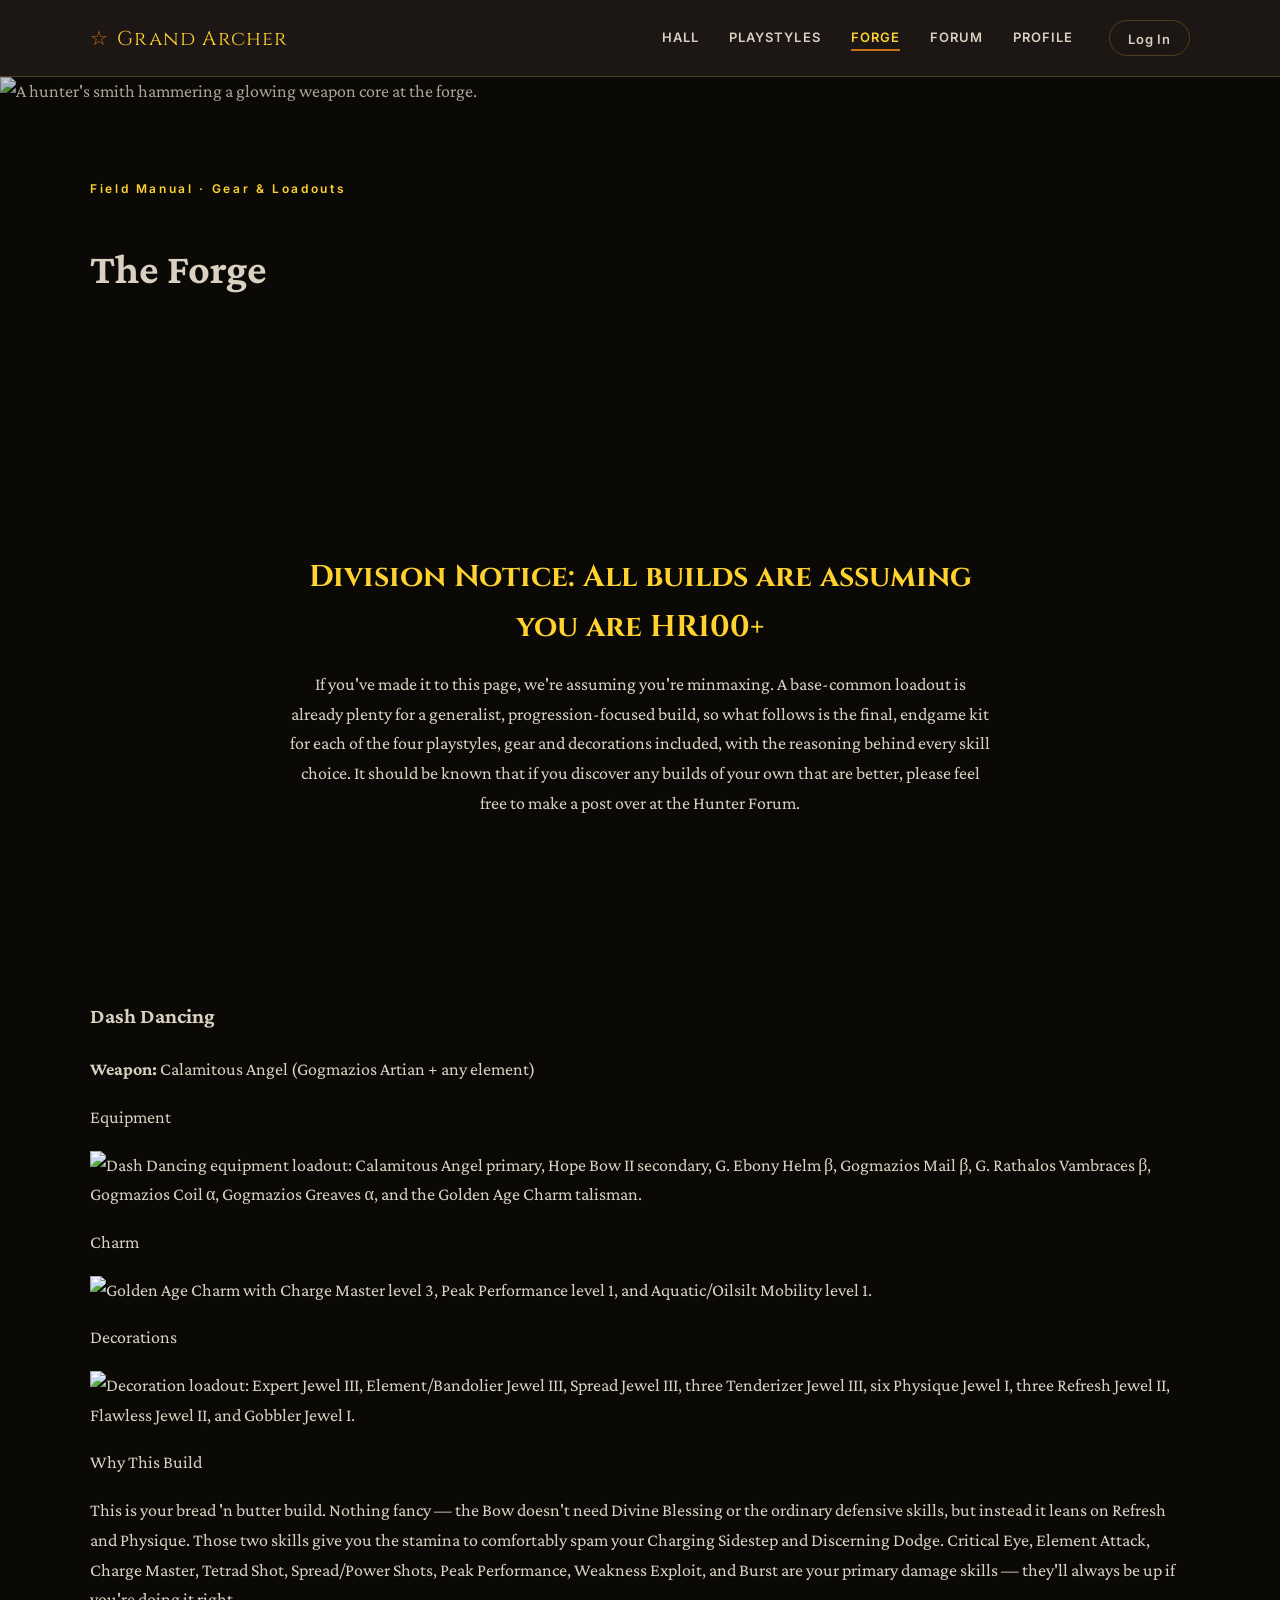
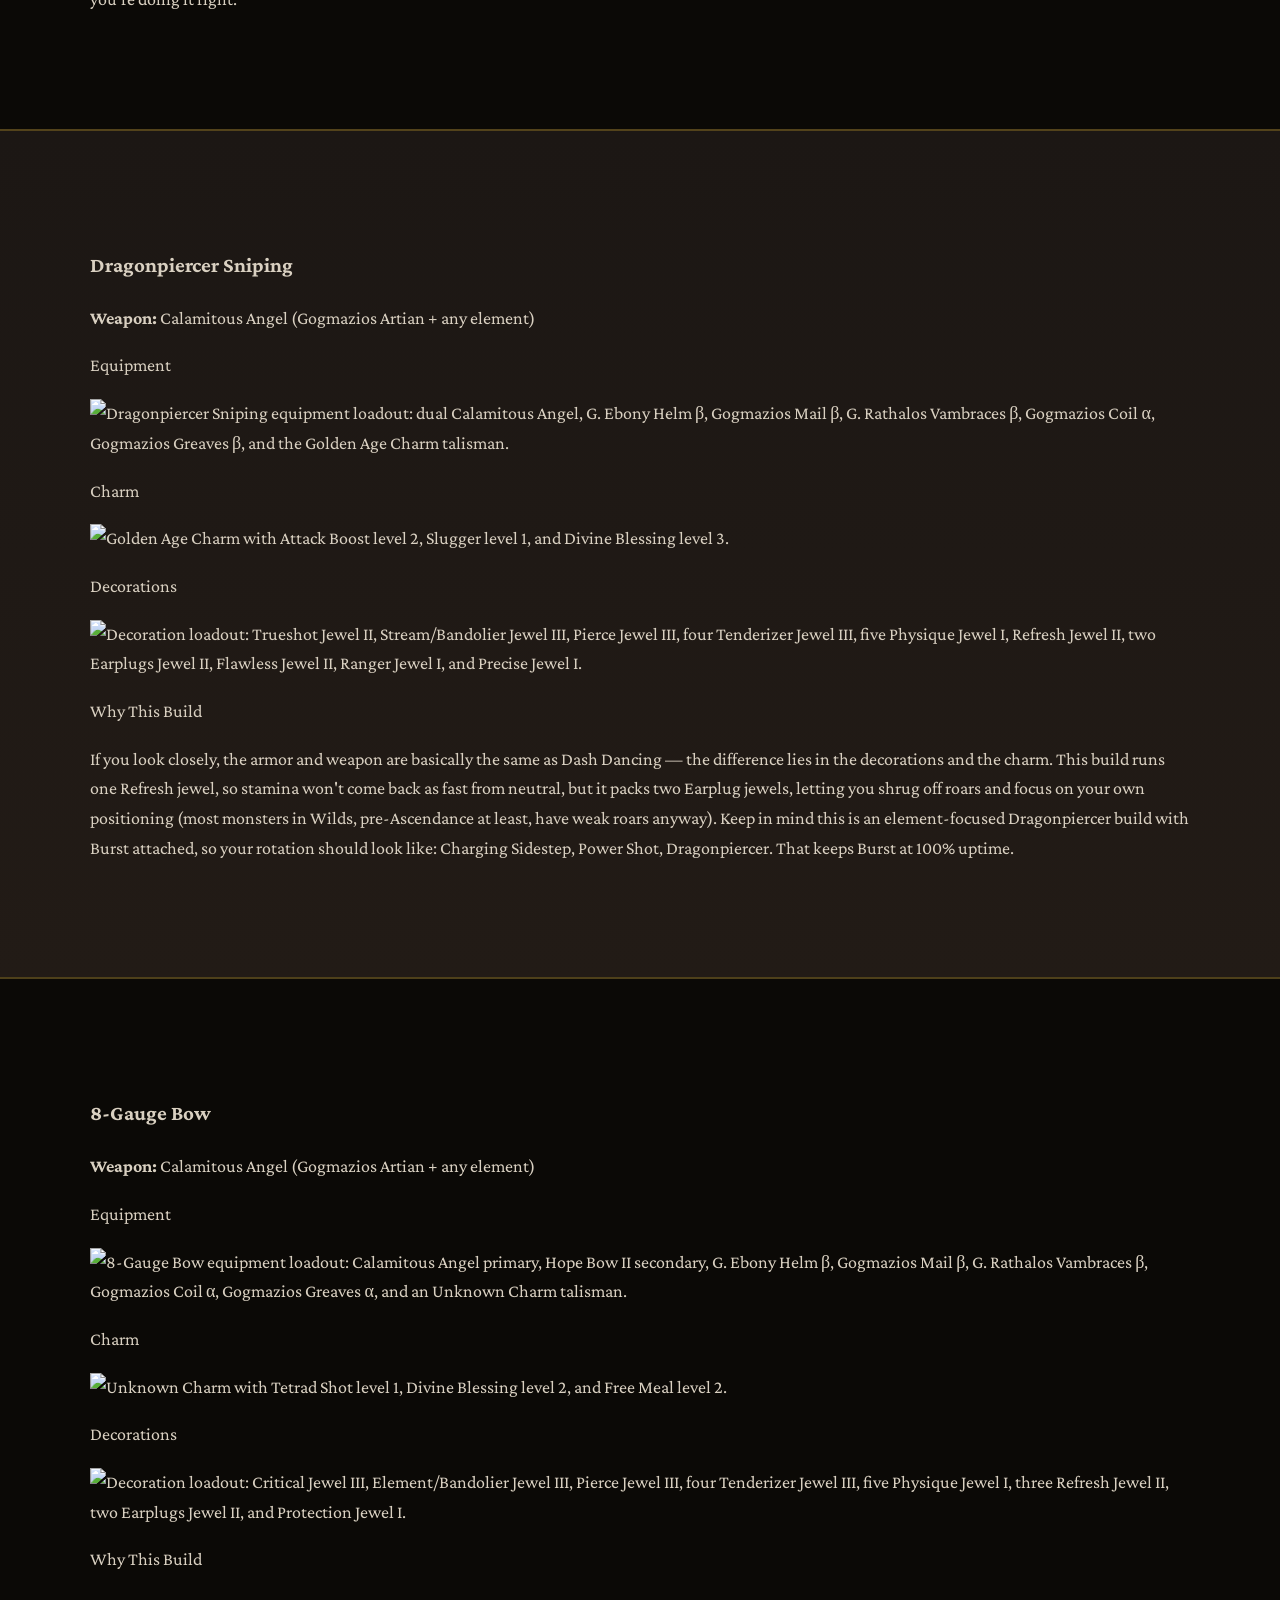
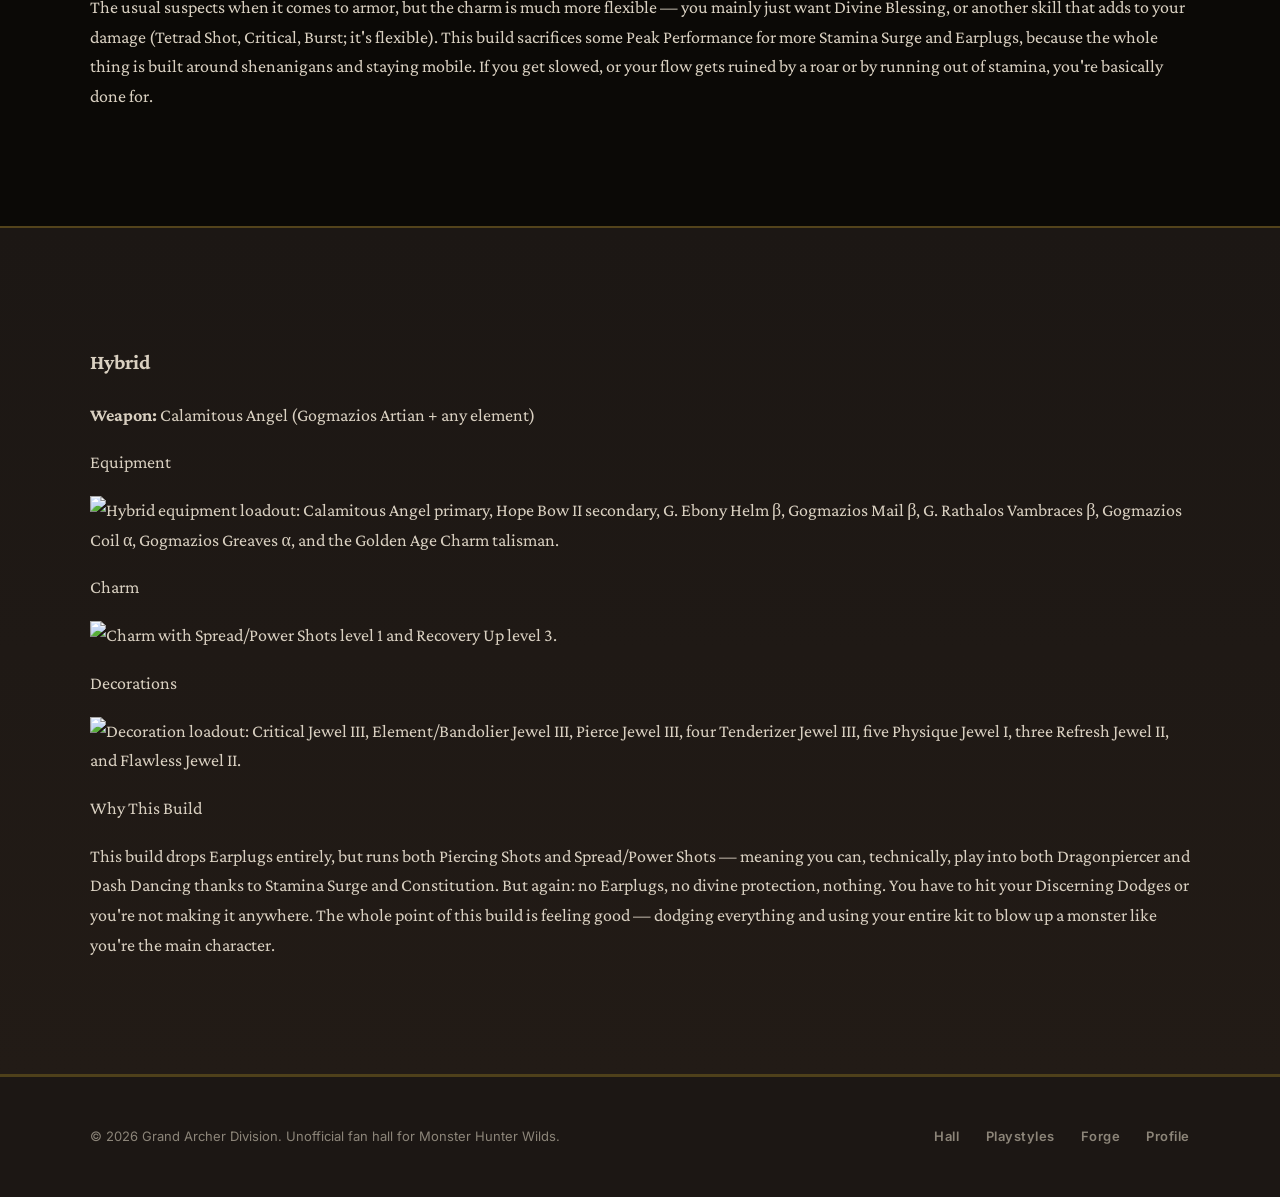
==== GrandArcher-Forge.html @ 9761510a "Update and rename GrandArcher-Build Guides.html to GrandArcher-Forge.html Built the page. There are " ====
<!DOCTYPE html>
<html lang="en">
<head>
<meta charset="UTF-8">
<title>The Forge — Grand ☆ Archer Division</title>
<meta name="description" content="Endgame, min-maxed Bow loadouts for Dash Dancing, Dragonpiercer Sniping, 8-Gauge Bow, and Hybrid — gear, charm, decorations, and the reasoning behind each build.">
<link rel="icon" type="image/svg+xml" href="imgs/favicon.svg">

<link rel="preconnect" href="https://fonts.googleapis.com">
<link rel="preconnect" href="https://fonts.gstatic.com" crossorigin>
<link href="https://fonts.googleapis.com/css2?family=Cinzel:wght@500;600&family=Crimson+Pro:ital,wght@0,400;0,500;1,400&family=Inter:wght@400;600;700&display=swap" rel="stylesheet">

<link rel="stylesheet" href="css/style.css">
</head>
<body>

<header class="site-header">
  <div class="wrap">
    <a href="GrandArcher-Index.html" class="wordmark"><span class="mark">☆</span> Grand Archer</a>
    <nav class="main-nav" aria-label="Primary">
      <ul>
        <li><a href="GrandArcher-Index.html">Hall</a></li>
        <li><a href="GrandArcher-Playstyles.html">Playstyles</a></li>
        <li><a href="GrandArcher-Forge.html" class="active">Forge</a></li>
        <li><a href="#">Forum</a></li>
        <li><a href="#">Profile</a></li>
      </ul>
      <a href="#" class="nav-login">Log In</a>
    </nav>
  </div>
</header>

<main>

  <!-- Sub-page hero -->
  <section class="page-hero" aria-label="The Forge">
    <div class="hero-media">
      <img src="imgs/forgeHero.jpeg" alt="A hunter's smith hammering a glowing weapon core at the forge.">
    </div>
    <div class="hero-content">
      <div class="wrap">
        <p class="hero-eyebrow">Field Manual &middot; Gear &amp; Loadouts</p>
        <h1>The Forge</h1>
      </div>
    </div>
  </section>

  <!-- Intro -->
  <section class="page-intro">
    <div class="wrap">
      <h2>Division Notice: All builds are assuming you are HR100+</h2>
      <p>If you've made it to this page, we're assuming you're minmaxing. A base-common loadout is already plenty for a generalist, progression-focused build, so what follows is the final, endgame kit for each of the four playstyles, gear and decorations included, with the reasoning behind every skill choice. It should be known that if you discover any builds of your own that are better, please feel free to make a post over at the Hunter Forum.</p>
    </div>
  </section>

  <!-- Build 01 — Dash Dancing -->
  <section class="build-block">
    <div class="wrap">
      <div class="build-header">
        <h3>Dash Dancing</h3>
      </div>
      <p class="build-weapon"><strong>Weapon:</strong> Calamitous Angel (Gogmazios Artian + any element)</p>

      <div class="build-gallery">
        <div class="build-card">
          <p class="build-card-label">Equipment</p>
          <img src="imgs/builds/Dash Dancing/Dashdancing equipment.png" alt="Dash Dancing equipment loadout: Calamitous Angel primary, Hope Bow II secondary, G. Ebony Helm β, Gogmazios Mail β, G. Rathalos Vambraces β, Gogmazios Coil α, Gogmazios Greaves α, and the Golden Age Charm talisman.">
        </div>
        <div class="build-card">
          <p class="build-card-label">Charm</p>
          <img src="imgs/builds/Dash Dancing/Dashdancing Charm.png" alt="Golden Age Charm with Charge Master level 3, Peak Performance level 1, and Aquatic/Oilsilt Mobility level 1.">
        </div>
        <div class="build-card">
          <p class="build-card-label">Decorations</p>
          <img src="imgs/builds/Dash Dancing/Dashdancing decorations.png" alt="Decoration loadout: Expert Jewel III, Element/Bandolier Jewel III, Spread Jewel III, three Tenderizer Jewel III, six Physique Jewel I, three Refresh Jewel II, Flawless Jewel II, and Gobbler Jewel I.">
        </div>
      </div>

      <div class="build-desc">
        <p class="desc-label">Why This Build</p>
        <p>This is your bread 'n butter build. Nothing fancy — the Bow doesn't need Divine Blessing or the ordinary defensive skills, but instead it leans on Refresh and Physique. Those two skills give you the stamina to comfortably spam your Charging Sidestep and Discerning Dodge. Critical Eye, Element Attack, Charge Master, Tetrad Shot, Spread/Power Shots, Peak Performance, Weakness Exploit, and Burst are your primary damage skills — they'll always be up if you're doing it right.</p>
      </div>
    </div>
  </section>

  <!-- Build 02 — Dragonpiercer Sniping -->
  <section class="build-block section-charcoal">
    <div class="wrap">
      <div class="build-header">
        <h3>Dragonpiercer Sniping</h3>
      </div>
      <p class="build-weapon"><strong>Weapon:</strong> Calamitous Angel (Gogmazios Artian + any element)</p>

      <div class="build-gallery">
        <div class="build-card">
          <p class="build-card-label">Equipment</p>
          <img src="imgs/builds/Dragonpiercer/Dragonpiercer equipment.png" alt="Dragonpiercer Sniping equipment loadout: dual Calamitous Angel, G. Ebony Helm β, Gogmazios Mail β, G. Rathalos Vambraces β, Gogmazios Coil α, Gogmazios Greaves β, and the Golden Age Charm talisman.">
        </div>
        <div class="build-card">
          <p class="build-card-label">Charm</p>
          <img src="imgs/builds/Dragonpiercer/Dragonpiercer Charm.png" alt="Golden Age Charm with Attack Boost level 2, Slugger level 1, and Divine Blessing level 3.">
        </div>
        <div class="build-card">
          <p class="build-card-label">Decorations</p>
          <img src="imgs/builds/Dragonpiercer/Dragonpiercer decorations.png" alt="Decoration loadout: Trueshot Jewel II, Stream/Bandolier Jewel III, Pierce Jewel III, four Tenderizer Jewel III, five Physique Jewel I, Refresh Jewel II, two Earplugs Jewel II, Flawless Jewel II, Ranger Jewel I, and Precise Jewel I.">
        </div>
      </div>

      <div class="build-desc">
        <p class="desc-label">Why This Build</p>
        <p>If you look closely, the armor and weapon are basically the same as Dash Dancing — the difference lies in the decorations and the charm. This build runs one Refresh jewel, so stamina won't come back as fast from neutral, but it packs two Earplug jewels, letting you shrug off roars and focus on your own positioning (most monsters in Wilds, pre-Ascendance at least, have weak roars anyway). Keep in mind this is an element-focused Dragonpiercer build with Burst attached, so your rotation should look like: Charging Sidestep, Power Shot, Dragonpiercer. That keeps Burst at 100% uptime.</p>
      </div>
    </div>
  </section>

  <!-- Build 03 — 8-Gauge Bow -->
  <section class="build-block">
    <div class="wrap">
      <div class="build-header">
        <h3>8-Gauge Bow</h3>
      </div>
      <p class="build-weapon"><strong>Weapon:</strong> Calamitous Angel (Gogmazios Artian + any element)</p>

      <div class="build-gallery">
        <div class="build-card">
          <p class="build-card-label">Equipment</p>
          <img src="imgs/builds/8gauge/8gauge equipment.png" alt="8-Gauge Bow equipment loadout: Calamitous Angel primary, Hope Bow II secondary, G. Ebony Helm β, Gogmazios Mail β, G. Rathalos Vambraces β, Gogmazios Coil α, Gogmazios Greaves α, and an Unknown Charm talisman.">
        </div>
        <div class="build-card">
          <p class="build-card-label">Charm</p>
          <img src="imgs/builds/8gauge/8gauge charm.png" alt="Unknown Charm with Tetrad Shot level 1, Divine Blessing level 2, and Free Meal level 2.">
        </div>
        <div class="build-card">
          <p class="build-card-label">Decorations</p>
          <img src="imgs/builds/8gauge/8gauge decorations.png" alt="Decoration loadout: Critical Jewel III, Element/Bandolier Jewel III, Pierce Jewel III, four Tenderizer Jewel III, five Physique Jewel I, three Refresh Jewel II, two Earplugs Jewel II, and Protection Jewel I.">
        </div>
      </div>

      <div class="build-desc">
        <p class="desc-label">Why This Build</p>
        <p>The usual suspects when it comes to armor, but the charm is much more flexible — you mainly just want Divine Blessing, or another skill that adds to your damage (Tetrad Shot, Critical, Burst; it's flexible). This build sacrifices some Peak Performance for more Stamina Surge and Earplugs, because the whole thing is built around shenanigans and staying mobile. If you get slowed, or your flow gets ruined by a roar or by running out of stamina, you're basically done for.</p>
      </div>
    </div>
  </section>

  <!-- Build 04 — Hybrid -->
  <section class="build-block section-charcoal">
    <div class="wrap">
      <div class="build-header">
        <h3>Hybrid</h3>
      </div>
      <p class="build-weapon"><strong>Weapon:</strong> Calamitous Angel (Gogmazios Artian + any element)</p>

      <div class="build-gallery">
        <div class="build-card">
          <p class="build-card-label">Equipment</p>
          <img src="imgs/builds/Hybrid/Hybrid equipment.png" alt="Hybrid equipment loadout: Calamitous Angel primary, Hope Bow II secondary, G. Ebony Helm β, Gogmazios Mail β, G. Rathalos Vambraces β, Gogmazios Coil α, Gogmazios Greaves α, and the Golden Age Charm talisman.">
        </div>
        <div class="build-card">
          <p class="build-card-label">Charm</p>
          <img src="imgs/builds/Hybrid/Hybrid charm.png" alt="Charm with Spread/Power Shots level 1 and Recovery Up level 3.">
        </div>
        <div class="build-card">
          <p class="build-card-label">Decorations</p>
          <img src="imgs/builds/Hybrid/Hybrid decorations.png" alt="Decoration loadout: Critical Jewel III, Element/Bandolier Jewel III, Pierce Jewel III, four Tenderizer Jewel III, five Physique Jewel I, three Refresh Jewel II, and Flawless Jewel II.">
        </div>
      </div>

      <div class="build-desc">
        <p class="desc-label">Why This Build</p>
        <p>This build drops Earplugs entirely, but runs both Piercing Shots and Spread/Power Shots — meaning you can, technically, play into both Dragonpiercer and Dash Dancing thanks to Stamina Surge and Constitution. But again: no Earplugs, no divine protection, nothing. You have to hit your Discerning Dodges or you're not making it anywhere. The whole point of this build is feeling good — dodging everything and using your entire kit to blow up a monster like you're the main character.</p>
      </div>
    </div>
  </section>

</main>

<footer class="site-footer">
  <div class="wrap">
    <p>&copy; 2026 Grand Archer Division. Unofficial fan hall for Monster Hunter Wilds.</p>
    <ul class="footer-links">
      <li><a href="GrandArcher-Index.html">Hall</a></li>
      <li><a href="GrandArcher-Playstyles.html">Playstyles</a></li>
      <li><a href="GrandArcher-Forge.html">Forge</a></li>
      <li><a href="#">Profile</a></li>
    </ul>
  </div>
</footer>

</body>
</html>
---- css/style.css ----
/* ===================================================================
   Grand Archer Division — style.css
   Landing page, desktop viewport only.
   Palette + type per project style guide (Cinzel / Inter / Crimson Pro).
=================================================================== */

:root {
  --void: #0B0906;
  --charcoal: #1C1714;
  --charcoal-soft: #221B16;
  --ember: #A85C12;
  --ember-bright: #C96F16;
  --gold: #FFD230;
  --parchment: #D9D0C1;
  --muted: #8C8579;
  --hairline: rgba(255, 210, 48, 0.22);

  --font-display: "Cinzel", serif;
  --font-ui: "Inter", sans-serif;
  --font-body: "Crimson Pro", serif;

  --page-max: 1180px;
}

* { box-sizing: border-box; }

html { scroll-behavior: smooth; }

body {
  margin: 0;
  background: var(--void);
  color: var(--parchment);
  font-family: var(--font-body);
  font-size: 18px;
  line-height: 1.65;
  min-width: 1180px; /* desktop only build, cba to make the other viewports rn*/
}

img { max-width: 100%; display: block; }

a {
  color: var(--gold);
  text-decoration: none;
}

.wrap {
  max-width: var(--page-max);
  margin: 0 auto;
  padding: 0 40px;
}

/* Keyboard focus visibility, kept consistent across interactive elements */
a:focus-visible,
button:focus-visible,
input:focus-visible {
  outline: 2px solid var(--gold);
  outline-offset: 3px;
}

/* ---------------------------------------------------------------
   Header / persistent navigation
   Uses the same charcoal as the footer per reviewer feedback,
   instead of a header/footer color mismatch. Oopsie madilim kasi
--------------------------------------------------------------- */
.site-header {
  position: sticky;
  top: 0;
  z-index: 50;
  background: var(--charcoal);
  border-bottom: 1px solid var(--hairline);
}

.site-header .wrap {
  height: 76px;
  display: flex;
  align-items: center;
  justify-content: space-between;
}

.wordmark {
  font-family: var(--font-display);
  font-size: 20px;
  letter-spacing: 0.06em;
  color: var(--gold);
  display: flex;
  align-items: center;
  gap: 8px;
}

.wordmark .mark { color: var(--ember-bright); }

.main-nav {
  display: flex;
  align-items: center;
  gap: 36px;
}

.main-nav ul {
  list-style: none;
  display: flex;
  gap: 30px;
  margin: 0;
  padding: 0;
  font-family: var(--font-ui);
  font-size: 13px;
  font-weight: 600;
  letter-spacing: 0.08em;
  text-transform: uppercase;
}

.main-nav a {
  color: var(--parchment);
  position: relative;
  padding-bottom: 4px;
}

.main-nav a:hover { color: var(--gold); }

.main-nav a.active {
  color: var(--gold);
  border-bottom: 2px solid var(--ember-bright);
}

.nav-login {
  font-family: var(--font-ui);
  font-size: 13px;
  font-weight: 600;
  letter-spacing: 0.06em;
  color: var(--muted);
  border: 1px solid var(--hairline);
  padding: 8px 18px;
  border-radius: 999px;
}

.nav-login:hover {
  color: var(--gold);
  border-color: var(--gold);
}

/* ---------------------------------------------------------------
   Buttons
--------------------------------------------------------------- */
.btn {
  display: inline-block;
  font-family: var(--font-ui);
  font-size: 13px;
  font-weight: 700;
  letter-spacing: 0.08em;
  text-transform: uppercase;
  padding: 15px 32px;
  border-radius: 999px;
  border: 1px solid transparent;
  cursor: pointer;
  transition: transform 0.15s ease, background 0.15s ease, border-color 0.15s ease;
}

.btn-primary {
  background: var(--ember);
  color: var(--void);
  box-shadow: 0 0 0 rgba(201, 111, 22, 0);
}

.btn-primary:hover {
  background: var(--ember-bright);
  box-shadow: 0 6px 22px rgba(201, 111, 22, 0.35);
  transform: translateY(-1px);
}

.btn-outline {
  background: transparent;
  border-color: var(--parchment);
  color: var(--parchment);
}

.btn-outline:hover {
  border-color: var(--gold);
  color: var(--gold);
}

/* ---------------------------------------------------------------
   Hero
--------------------------------------------------------------- */
.hero {
  position: relative;
  height: 640px;
  display: flex;
  align-items: flex-end;
  overflow: hidden;
  background: var(--void);
}

.hero-media {
  position: absolute;
  inset: 0;
}

.hero-media img {
  width: 100%;
  height: 100%;
  object-fit: cover;
}

/* Gradient stuff */
.hero-media::after {
  content: "";
  position: absolute;
  inset: 0;
  background: linear-gradient(
    to bottom,
    rgba(11, 9, 6, 0.15) 0%,
    rgba(11, 9, 6, 0.55) 55%,
    var(--void) 100%
  );
}

.hero-content {
  position: relative;
  z-index: 2;
  padding-bottom: 64px;
  width: 100%;
}

.hero-eyebrow {
  font-family: var(--font-ui);
  font-size: 12px;
  font-weight: 600;
  letter-spacing: 0.22em;
  color: var(--gold);
  margin: 0 0 14px;
}

.hero h1 {
  font-family: var(--font-display);
  font-size: 52px;
  line-height: 1.15;
  color: #fff;
  margin: 0 0 18px;
  max-width: 14ch;
  text-shadow: 0 2px 18px rgba(0,0,0,0.5);
}

.hero h1 .accent { color: var(--gold); }

.hero p {
  font-family: var(--font-body);
  font-size: 19px;
  color: var(--parchment);
  max-width: 46ch;
  margin: 0 0 34px;
}

.hero-actions { display: flex; gap: 16px; }

/* ---------------------------------------------------------------
   Section rhythm
   Alternating charcoal / void backgrounds give each section its own
   depth instead of one flat black field, per reviewer feedback.
   Di daw kasi kita.
--------------------------------------------------------------- */
section { padding: 96px 0; }

.section-charcoal {
  background: linear-gradient(180deg, var(--charcoal) 0%, var(--charcoal-soft) 100%);
  border-top: 2px solid var(--hairline);
  border-bottom: 2px solid var(--hairline);
}

.section-tag {
  font-family: var(--font-ui);
  font-size: 12px;
  font-weight: 600;
  letter-spacing: 0.14em;
  color: var(--ember-bright);
  margin: 0 0 10px;
}

/* ---------------------------------------------------------------
   Recruitment / about section
--------------------------------------------------------------- */
.about-grid {
  display: grid;
  grid-template-columns: 1.5fr 1fr;
  gap: 64px;
  align-items: start;
}

.about-grid h2 {
  font-family: var(--font-display);
  font-size: 34px;
  color: var(--gold);
  margin: 0 0 6px;
}

.about-grid .subtitle {
  font-family: var(--font-ui);
  font-size: 13px;
  letter-spacing: 0.08em;
  text-transform: uppercase;
  color: var(--muted);
  margin: 0 0 28px;
}

.about-grid p {
  margin: 0 0 22px;
  color: var(--parchment);
  font-size: 18px;
}

.about-grid p:last-child { margin-bottom: 0; }

.notice-card {
  background: rgba(11, 9, 6, 0.55);
  border: 1px solid var(--hairline);
  border-left: 4px solid var(--ember-bright);
  border-radius: 6px;
  padding: 28px 30px;
}

.notice-card .notice-label {
  font-family: var(--font-ui);
  font-size: 11px;
  font-weight: 700;
  letter-spacing: 0.16em;
  color: var(--ember-bright);
  margin: 0 0 14px;
}

.notice-card blockquote {
  font-family: var(--font-body);
  font-style: italic;
  font-size: 19px;
  color: var(--gold);
  margin: 0;
  line-height: 1.6;
}

/* ---------------------------------------------------------------
   Trailer section
--------------------------------------------------------------- */
.trailer {
  text-align: center;
}

.trailer h2 {
  font-family: var(--font-display);
  font-size: 30px;
  color: var(--gold);
  margin: 0 0 12px;
}

.trailer > .wrap > p {
  max-width: 56ch;
  margin: 0 auto 44px;
  color: var(--muted);
  font-size: 17px;
}

.trailer-frame {
  position: relative;
  max-width: 820px;
  margin: 0 auto;
  aspect-ratio: 16 / 9;
  border-radius: 10px;
  overflow: hidden;
  border: 1px solid var(--hairline);
  box-shadow: 0 24px 60px rgba(0, 0, 0, 0.45);
  background: var(--void);
}

.trailer-frame__iframe {
  position: absolute;
  inset: 0;
  width: 100%;
  height: 100%;
  border: 0;
}

.trailer-caption {
  margin-top: 18px;
  font-family: var(--font-ui);
  font-size: 13px;
  color: var(--muted);
}

/* ---------------------------------------------------------------
   Newsletter / "Stay in the Know"
--------------------------------------------------------------- */
.newsletter { text-align: center; }

.newsletter h2 {
  font-family: var(--font-display);
  font-size: 28px;
  color: var(--gold);
  margin: 0 0 14px;
}

.newsletter p {
  max-width: 52ch;
  margin: 0 auto 34px;
  color: var(--parchment);
}

.newsletter-form {
  display: flex;
  justify-content: center;
  gap: 12px;
  max-width: 460px;
  margin: 0 auto;
}

.newsletter-form label {
  position: absolute;
  width: 1px;
  height: 1px;
  overflow: hidden;
  clip: rect(0 0 0 0);
}

.newsletter-form input[type="email"] {
  flex: 1;
  background: var(--void);
  border: 1px solid var(--hairline);
  border-radius: 999px;
  padding: 14px 20px;
  color: var(--parchment);
  font-family: var(--font-ui);
  font-size: 14px;
}

.newsletter-form input[type="email"]::placeholder { color: var(--muted); }

.newsletter-form .btn { border: none; }

/* ---------------------------------------------------------------
   Sub-page hero
--------------------------------------------------------------- */
.page-hero {
  position: relative;
  height: 380px;
  display: flex;
  align-items: flex-end;
  overflow: hidden;
  background: var(--void);
}

.page-hero .hero-media { position: absolute; inset: 0; }
.page-hero .hero-media img { width: 100%; height: 100%; object-fit: cover; }

.page-hero .hero-media::after {
  content: "";
  position: absolute;
  inset: 0;
  background: linear-gradient(
    to bottom,
    rgba(11, 9, 6, 0.2) 0%,
    rgba(11, 9, 6, 0.6) 60%,
    var(--void) 100%
  );
}

.page-hero .hero-content { position: relative; z-index: 2; padding-bottom: 48px; width: 100%; }
.page-hero h1 { font-size: 42px; max-width: none; margin-bottom: 10px; }
.page-hero p { margin-bottom: 0; }

/* ---------------------------------------------------------------
   Page intro
--------------------------------------------------------------- */
.page-intro { padding-bottom: 64px; }
.page-intro .wrap { max-width: 780px; text-align: center; }
.page-intro h2 {
  font-family: var(--font-display);
  font-size: 30px;
  color: var(--gold);
  margin: 0 0 18px;
}
.page-intro p { color: var(--parchment); font-size: 18px; margin: 0; }

/* ---------------------------------------------------------------
   Playstyle entries
--------------------------------------------------------------- */
.playstyle {
  padding: 72px 0;
  border-top: 1px solid var(--hairline);
}

.playstyle .wrap {
  display: grid;
  grid-template-columns: 1fr;
  gap: 28px;
}

.playstyle.has-image .wrap {
  grid-template-columns: 1fr 0.9fr;
  gap: 56px;
  align-items: center;
}

.playstyle.has-image.img-left .wrap {
  grid-template-columns: 0.9fr 1fr;
}

.playstyle-figure img {
  border-radius: 8px;
  border: 1px solid var(--hairline);
  box-shadow: 0 20px 46px rgba(0, 0, 0, 0.4);
}

.playstyle-number {
  font-family: var(--font-ui);
  font-size: 12px;
  font-weight: 600;
  letter-spacing: 0.18em;
  color: var(--ember-bright);
  margin: 0 0 10px;
}

.playstyle-heading {
  display: flex;
  align-items: baseline;
  gap: 18px;
  flex-wrap: wrap;
  margin-bottom: 16px;
}

.playstyle h3 {
  font-family: var(--font-display);
  font-size: 28px;
  color: var(--gold);
  margin: 0;
}

.stars {
  font-size: 15px;
  letter-spacing: 2px;
  color: var(--muted);
}

.stars .filled { color: var(--gold); }

.playstyle-meta {
  display: flex;
  gap: 26px;
  font-family: var(--font-ui);
  font-size: 12px;
  letter-spacing: 0.06em;
  text-transform: uppercase;
  color: var(--muted);
  margin: 0 0 18px;
}

.playstyle-meta strong {
  color: var(--parchment);
  font-weight: 600;
}

.playstyle p.desc {
  font-size: 18px;
  color: var(--parchment);
  margin: 0 0 22px;
  max-width: 62ch;
}

.tag-row { display: flex; gap: 10px; flex-wrap: wrap; }

.tag {
  font-family: var(--font-ui);
  font-size: 11px;
  font-weight: 600;
  letter-spacing: 0.06em;
  text-transform: uppercase;
  color: var(--parchment);
  border: 1px solid var(--hairline);
  border-radius: 999px;
  padding: 6px 14px;
}

/* ---------------------------------------------------------------
   Comparison table
--------------------------------------------------------------- */
.comparison { text-align: center; }

.comparison h2 {
  font-family: var(--font-display);
  font-size: 28px;
  color: var(--gold);
  margin: 0 0 40px;
}

.comparison table {
  width: 100%;
  border-collapse: collapse;
  text-align: left;
  font-family: var(--font-ui);
}

.comparison caption { display: none; }

.comparison th,
.comparison td {
  padding: 18px 22px;
  border-bottom: 1px solid var(--hairline);
}

.comparison thead th {
  font-size: 11px;
  letter-spacing: 0.1em;
  text-transform: uppercase;
  color: var(--ember-bright);
  border-bottom: 2px solid var(--hairline);
}

.comparison tbody td {
  font-size: 16px;
  color: var(--parchment);
}

.comparison tbody td:first-child {
  font-family: var(--font-display);
  color: var(--gold);
  font-size: 17px;
}

.comparison tbody tr:last-child td { border-bottom: none; }
/* ---------------------------------------------------------------
   Footer
--------------------------------------------------------------- */
.site-footer {
  background: var(--charcoal);
  border-top: 1px solid var(--hairline);
  padding: 36px 0;
}

.site-footer .wrap {
  display: flex;
  align-items: center;
  justify-content: space-between;
  font-family: var(--font-ui);
  font-size: 13px;
  color: var(--muted);
}

.footer-links {
  display: flex;
  gap: 26px;
  list-style: none;
  margin: 0;
  padding: 0;
}

.footer-links a {
  color: var(--muted);
  font-weight: 600;
  letter-spacing: 0.04em;
}

.footer-links a:hover { color: var(--gold); }
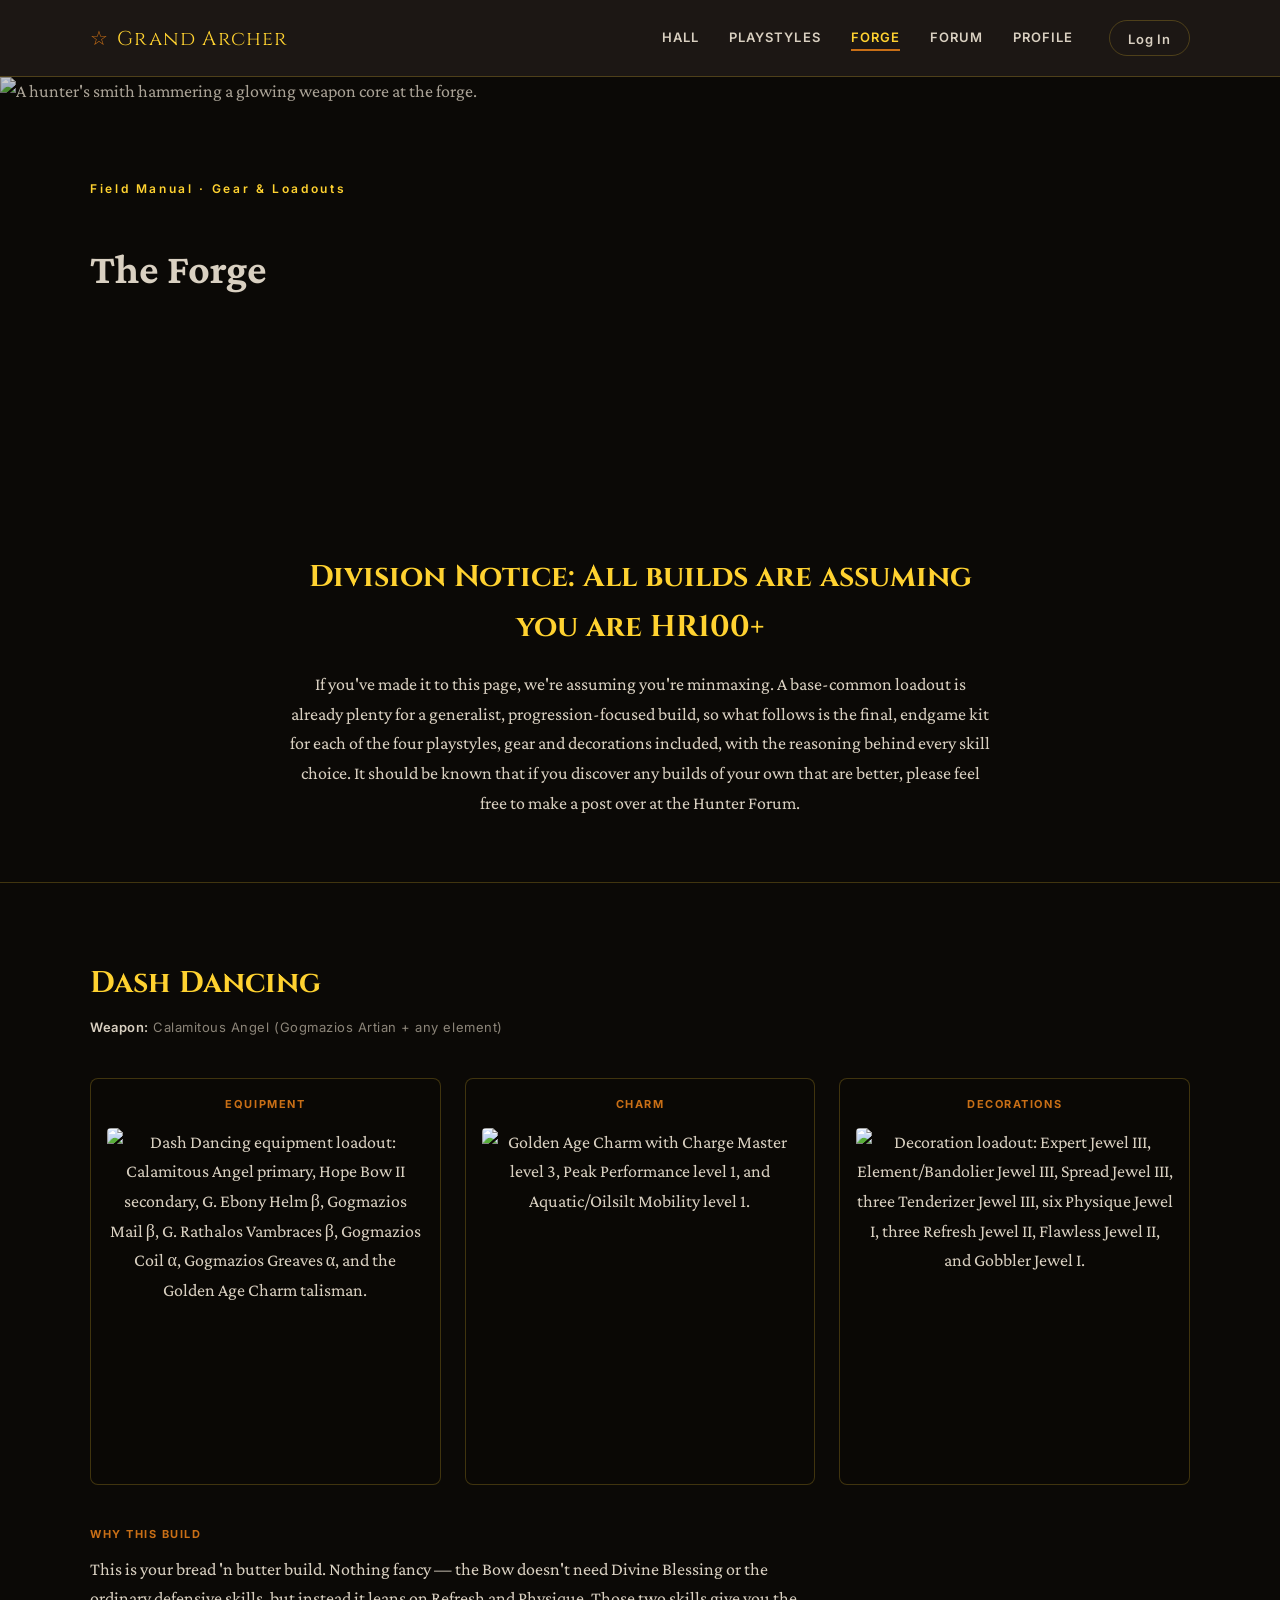
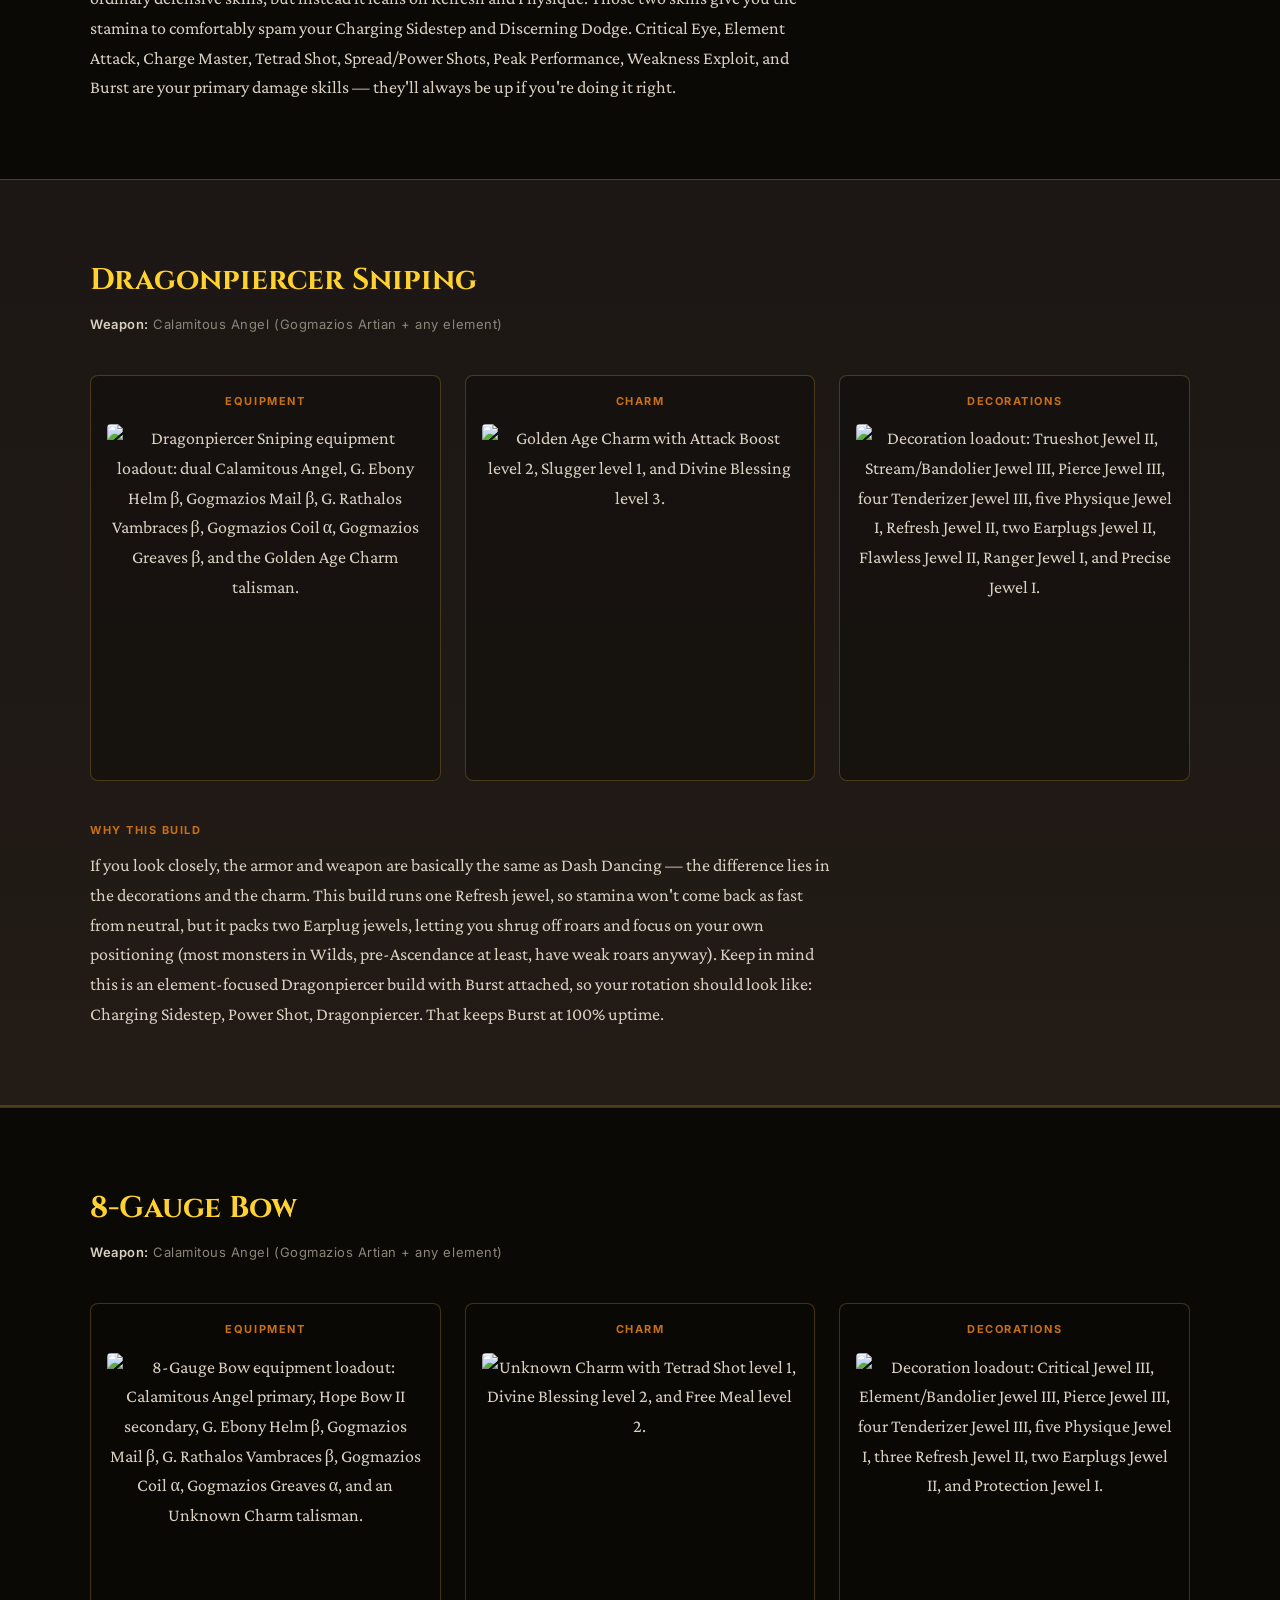
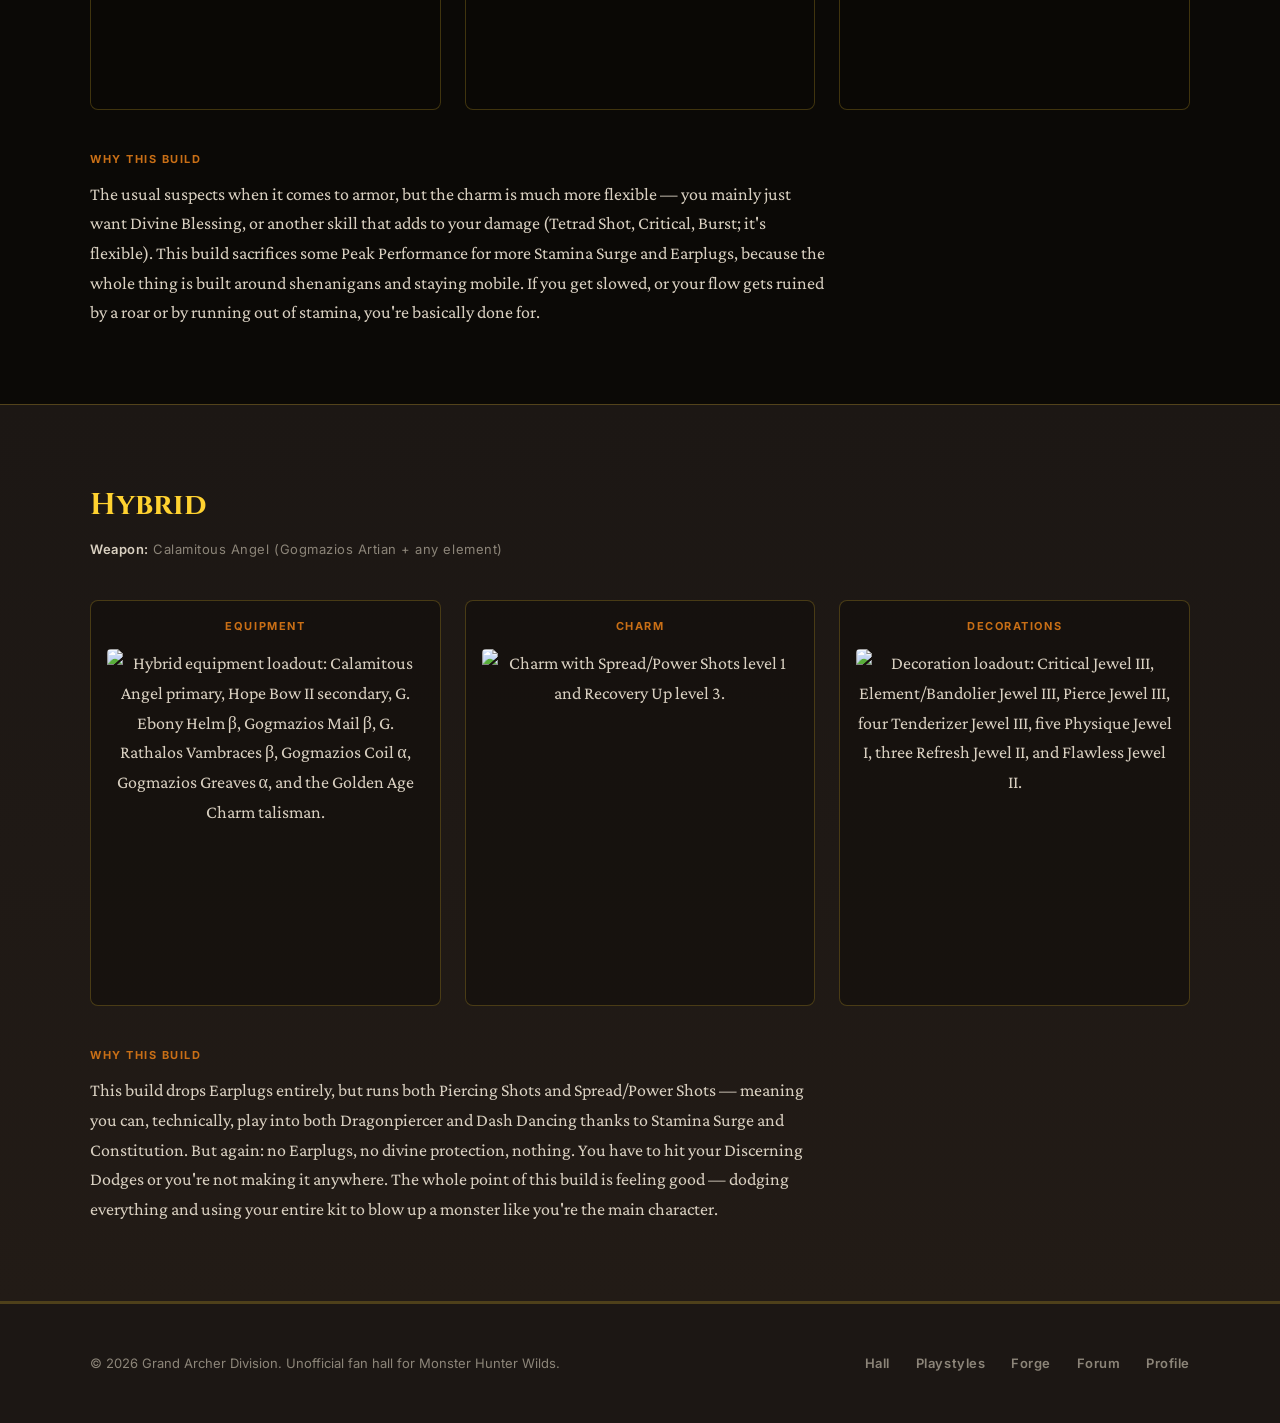
==== commit 0739aa4f: "Update GrandArcher-Forge.html Updated footer and nav" ====
--- a/GrandArcher-Forge.html
+++ b/GrandArcher-Forge.html
@@ -22,7 +22,7 @@
         <li><a href="GrandArcher-Index.html">Hall</a></li>
         <li><a href="GrandArcher-Playstyles.html">Playstyles</a></li>
         <li><a href="GrandArcher-Forge.html" class="active">Forge</a></li>
-        <li><a href="#">Forum</a></li>
+        <li><a href="GrandArcher-Forum.html">Forum</a></li>
         <li><a href="#">Profile</a></li>
       </ul>
       <a href="#" class="nav-login">Log In</a>
@@ -182,6 +182,7 @@
       <li><a href="GrandArcher-Index.html">Hall</a></li>
       <li><a href="GrandArcher-Playstyles.html">Playstyles</a></li>
       <li><a href="GrandArcher-Forge.html">Forge</a></li>
+      <li><a href="GrandArcher-Forum.html">Forum</a></li>
       <li><a href="#">Profile</a></li>
     </ul>
   </div>
--- a/css/style.css
+++ b/css/style.css
@@ -33,7 +33,7 @@
   font-family: var(--font-body);
   font-size: 18px;
   line-height: 1.65;
-  min-width: 1180px; /* desktop only build, cba to make the other viewports rn*/
+  min-width: 1180px; /* desktop only build */
 }
 
 img { max-width: 100%; display: block; }
@@ -60,7 +60,7 @@
 /* ---------------------------------------------------------------
    Header / persistent navigation
    Uses the same charcoal as the footer per reviewer feedback,
-   instead of a header/footer color mismatch. Oopsie madilim kasi
+   instead of a header/footer color mismatch.
 --------------------------------------------------------------- */
 .site-header {
   position: sticky;
@@ -200,7 +200,8 @@
   object-fit: cover;
 }
 
-/* Gradient stuff */
+/* Gradient runs flush from the image's own bottom edge into the page
+   background, so the fade never looks clipped or offset. */
 .hero-media::after {
   content: "";
   position: absolute;
@@ -255,7 +256,6 @@
    Section rhythm
    Alternating charcoal / void backgrounds give each section its own
    depth instead of one flat black field, per reviewer feedback.
-   Di daw kasi kita.
 --------------------------------------------------------------- */
 section { padding: 96px 0; }
 
@@ -432,7 +432,7 @@
 .newsletter-form .btn { border: none; }
 
 /* ---------------------------------------------------------------
-   Sub-page hero
+   Sub-page hero (shorter than the landing hero, no CTA row)
 --------------------------------------------------------------- */
 .page-hero {
   position: relative;
@@ -463,7 +463,7 @@
 .page-hero p { margin-bottom: 0; }
 
 /* ---------------------------------------------------------------
-   Page intro
+   Page intro (short lede under a sub-page hero)
 --------------------------------------------------------------- */
 .page-intro { padding-bottom: 64px; }
 .page-intro .wrap { max-width: 780px; text-align: center; }
@@ -574,6 +574,91 @@
   padding: 6px 14px;
 }
 
+/* ---------------------------------------------------------------
+   Forge / Builds page
+--------------------------------------------------------------- */
+.build-block {
+  padding: 76px 0;
+  border-top: 1px solid var(--hairline);
+}
+
+.build-header {
+  display: flex;
+  align-items: baseline;
+  gap: 20px;
+  flex-wrap: wrap;
+  margin-bottom: 8px;
+}
+
+.build-header h3 {
+  font-family: var(--font-display);
+  font-size: 30px;
+  color: var(--gold);
+  margin: 0;
+}
+
+.build-weapon {
+  font-family: var(--font-ui);
+  font-size: 13px;
+  letter-spacing: 0.04em;
+  color: var(--muted);
+  margin: 0 0 40px;
+}
+
+.build-weapon strong { color: var(--parchment); font-weight: 600; }
+
+.build-gallery {
+  display: grid;
+  grid-template-columns: repeat(3, 1fr);
+  gap: 24px;
+  margin-bottom: 40px;
+}
+
+.build-card {
+  background: rgba(11, 9, 6, 0.4);
+  border: 1px solid var(--hairline);
+  border-radius: 8px;
+  padding: 16px;
+  text-align: center;
+}
+
+.build-card .build-card-label {
+  font-family: var(--font-ui);
+  font-size: 11px;
+  font-weight: 700;
+  letter-spacing: 0.14em;
+  text-transform: uppercase;
+  color: var(--ember-bright);
+  margin: 0 0 14px;
+}
+
+.build-card img {
+  width: 100%;
+  height: 340px;
+  object-fit: contain;
+  border-radius: 4px;
+  margin: 0 auto;
+}
+
+.build-desc {
+  max-width: 74ch;
+}
+
+.build-desc .desc-label {
+  font-family: var(--font-ui);
+  font-size: 11px;
+  font-weight: 700;
+  letter-spacing: 0.14em;
+  text-transform: uppercase;
+  color: var(--ember-bright);
+  margin: 0 0 12px;
+}
+
+.build-desc p {
+  font-size: 18px;
+  color: var(--parchment);
+  margin: 0;
+}
 /* ---------------------------------------------------------------
    Comparison table
 --------------------------------------------------------------- */
@@ -623,6 +708,7 @@
 .comparison tbody tr:last-child td { border-bottom: none; }
 /* ---------------------------------------------------------------
    Footer
+   Matches the header's charcoal panel per reviewer feedback.
 --------------------------------------------------------------- */
 .site-footer {
   background: var(--charcoal);
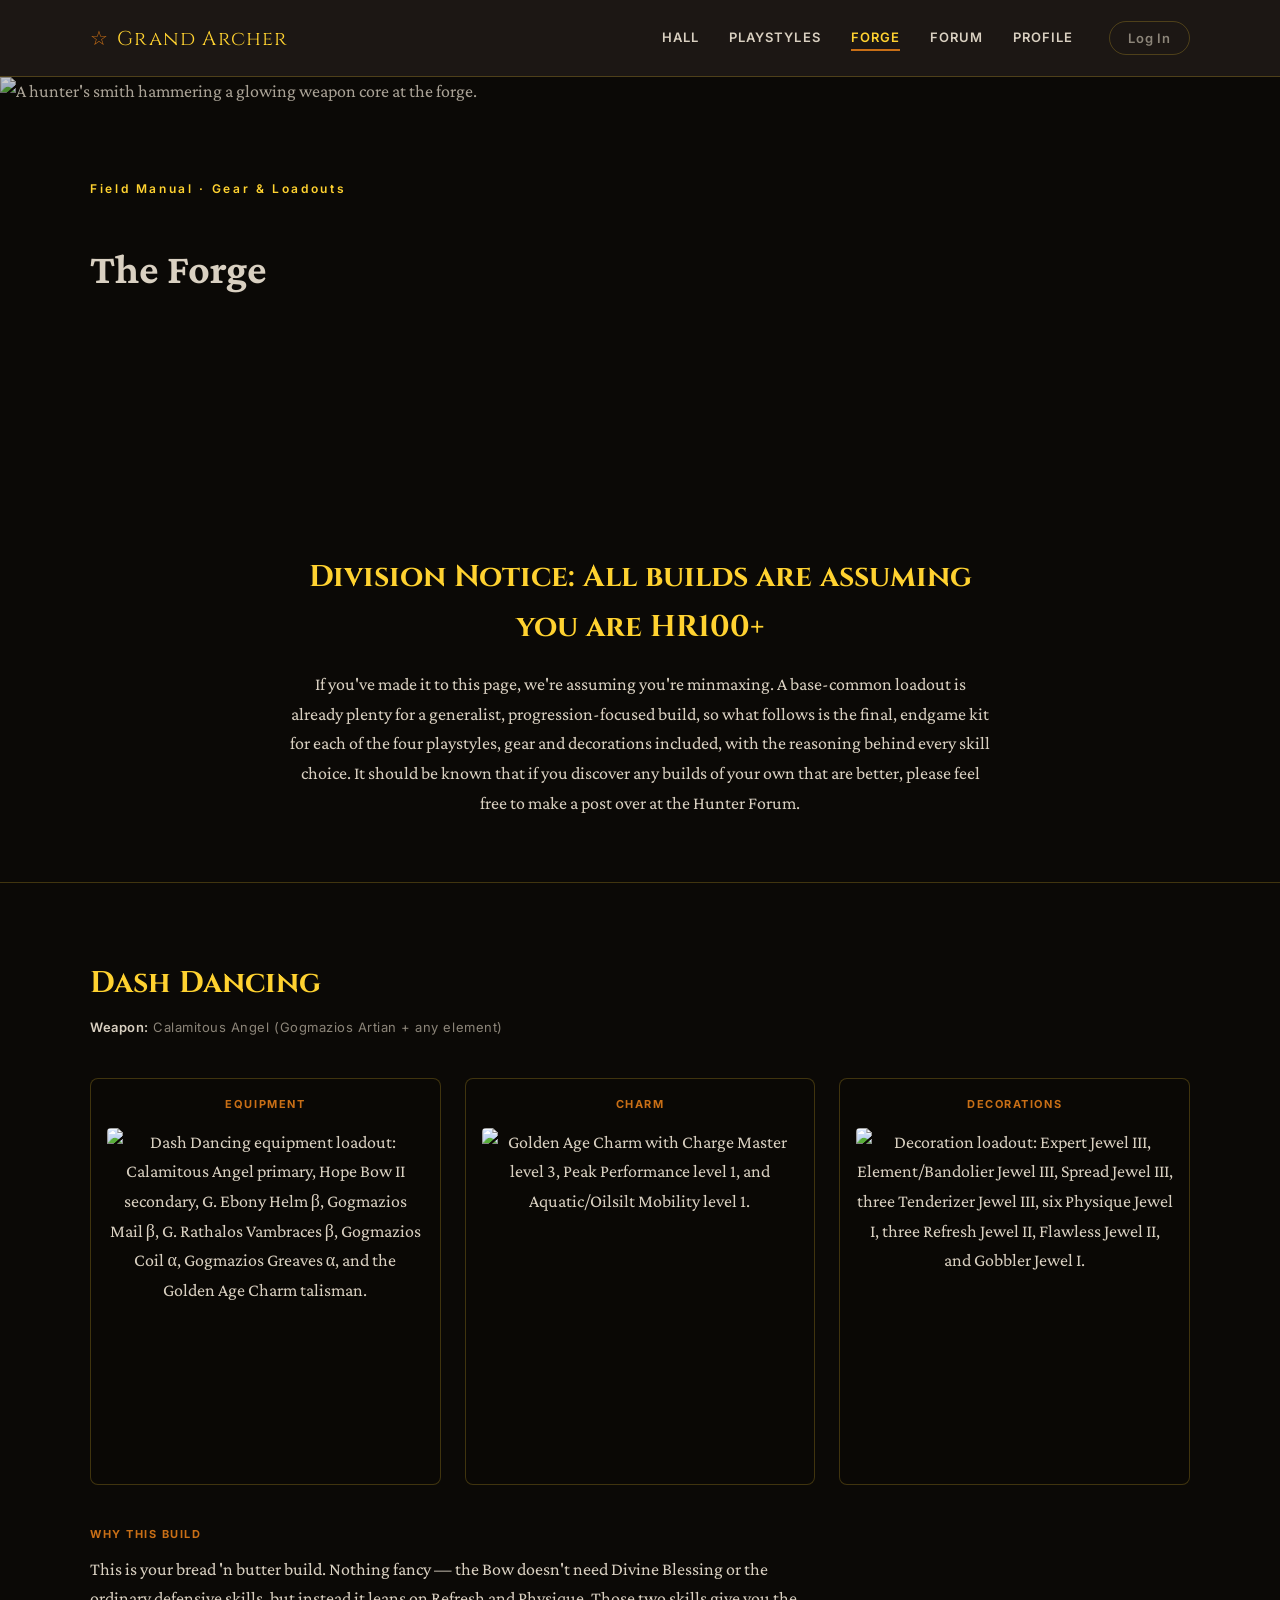
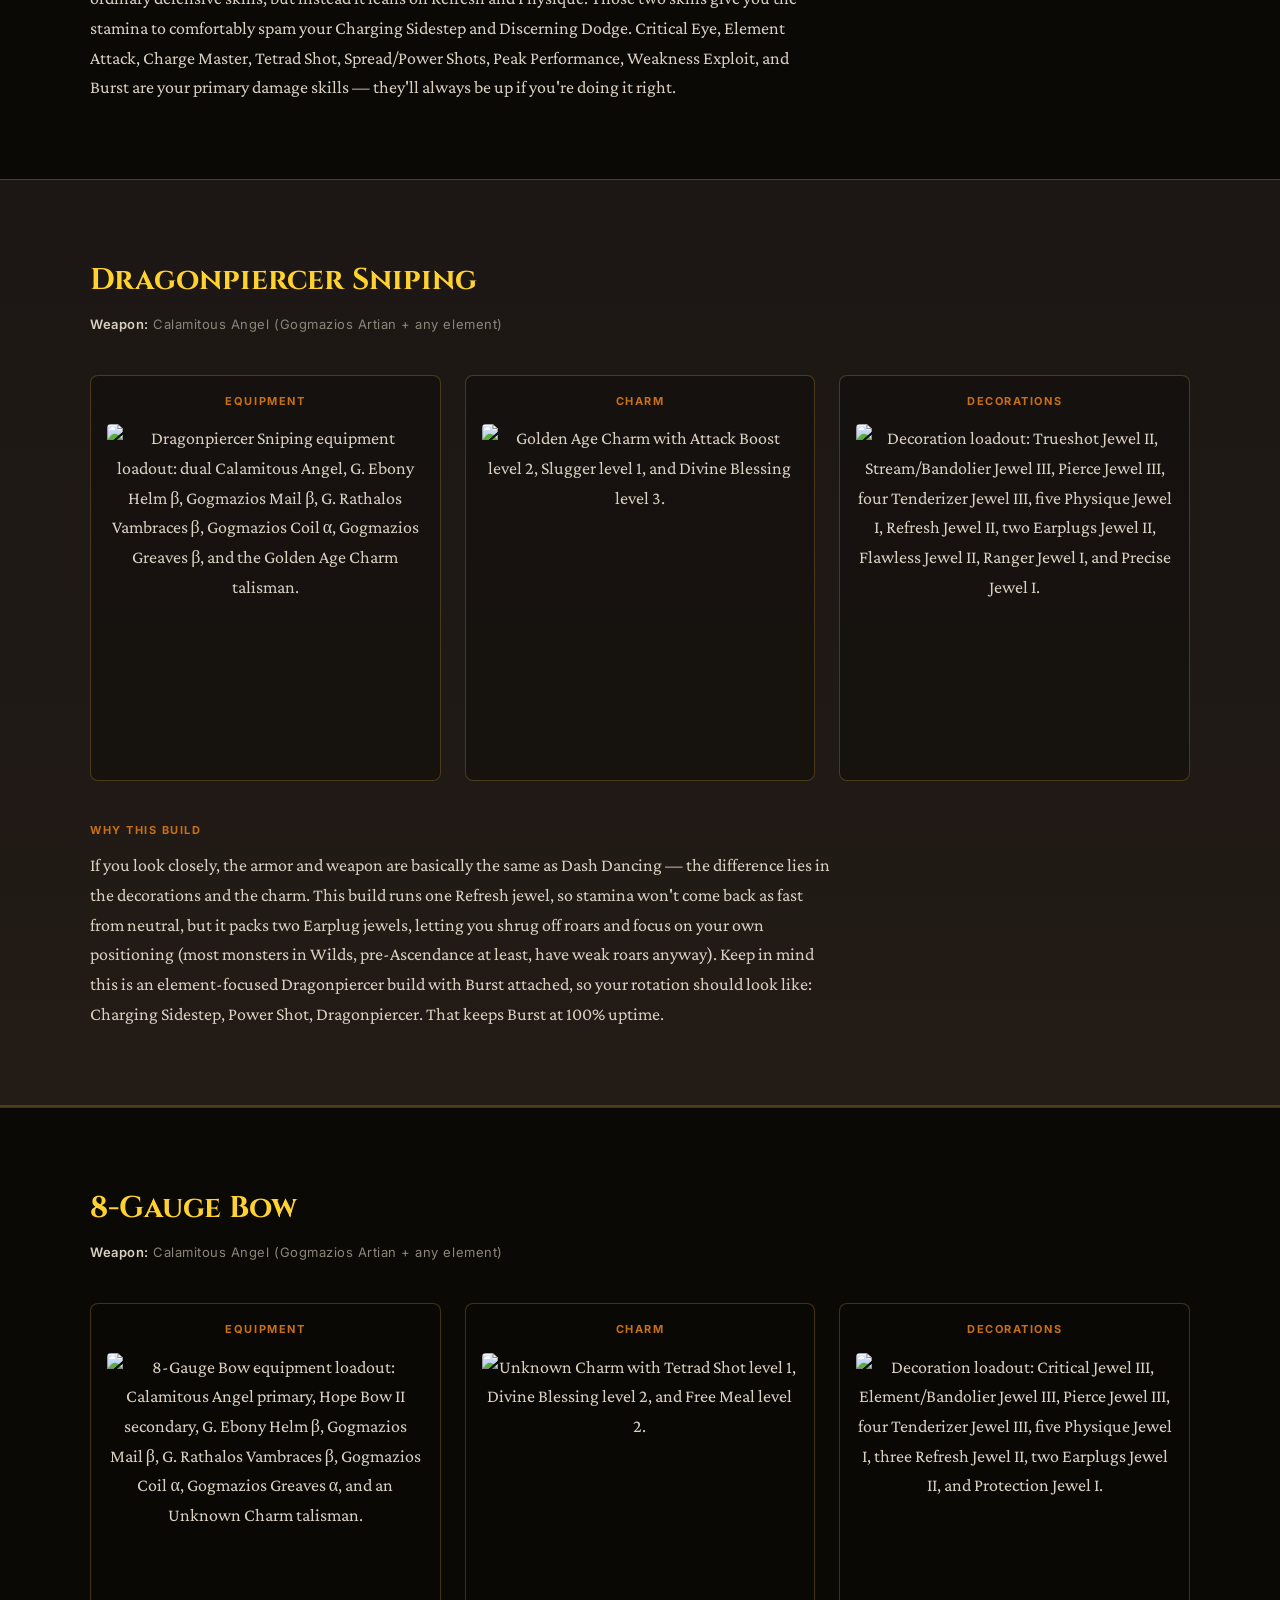
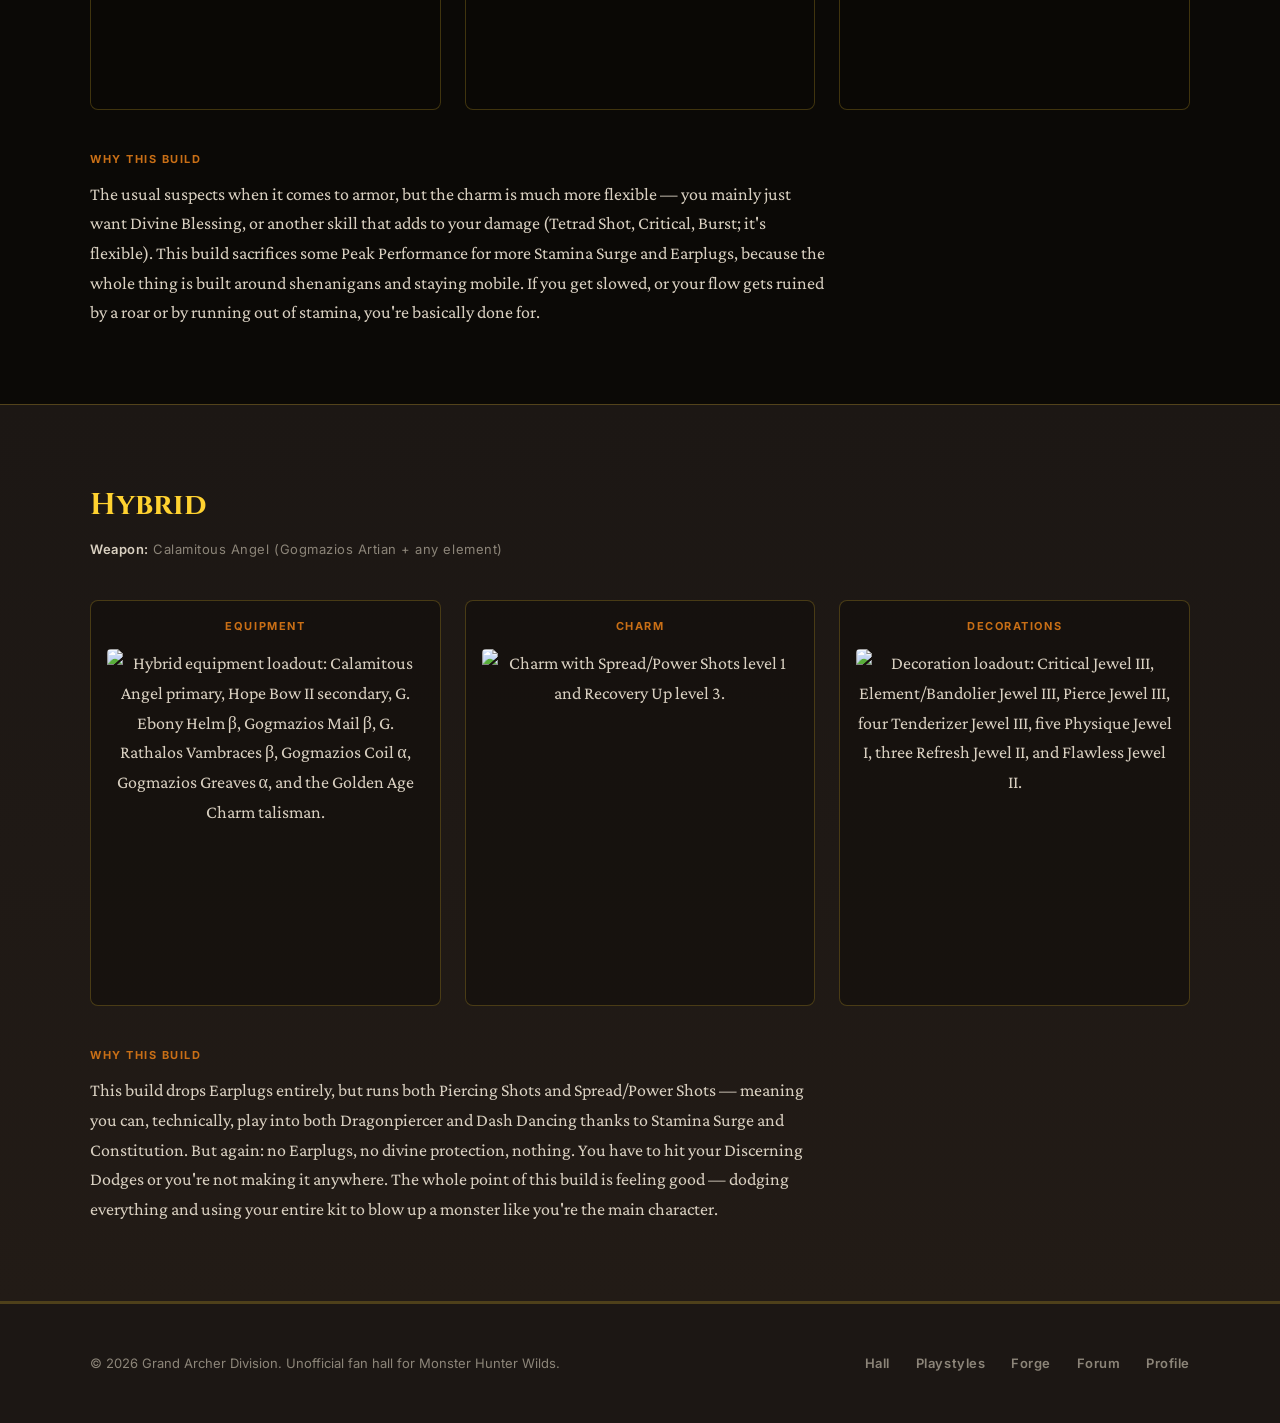
==== commit 5508aa59: "Update GrandArcher-Forge.html Forgot to add the auth.js to everything gg" ====
--- a/GrandArcher-Forge.html
+++ b/GrandArcher-Forge.html
@@ -23,7 +23,7 @@
         <li><a href="GrandArcher-Playstyles.html">Playstyles</a></li>
         <li><a href="GrandArcher-Forge.html" class="active">Forge</a></li>
         <li><a href="GrandArcher-Forum.html">Forum</a></li>
-        <li><a href="#">Profile</a></li>
+        <li><a href="GrandArcher-Profile.html">Profile</a></li>
       </ul>
       <a href="#" class="nav-login">Log In</a>
     </nav>
@@ -183,10 +183,12 @@
       <li><a href="GrandArcher-Playstyles.html">Playstyles</a></li>
       <li><a href="GrandArcher-Forge.html">Forge</a></li>
       <li><a href="GrandArcher-Forum.html">Forum</a></li>
-      <li><a href="#">Profile</a></li>
+      <li><a href="GrandArcher-Profile.html">Profile</a></li>
     </ul>
   </div>
 </footer>
 
+<script src="js/auth.js"></script>
+  
 </body>
 </html>
--- a/css/style.css
+++ b/css/style.css
@@ -57,6 +57,15 @@
   outline-offset: 3px;
 }
 
+/* Screen-reader-only text: visually hidden but still announced */
+.visually-hidden {
+  position: absolute;
+  width: 1px;
+  height: 1px;
+  overflow: hidden;
+  clip: rect(0 0 0 0);
+}
+
 /* ---------------------------------------------------------------
    Header / persistent navigation
    Uses the same charcoal as the footer per reviewer feedback,
@@ -122,6 +131,10 @@
 }
 
 .nav-login {
+  display: inline-flex;
+  align-items: center;
+  gap: 8px;
+  background: transparent;
   font-family: var(--font-ui);
   font-size: 13px;
   font-weight: 600;
@@ -130,6 +143,7 @@
   border: 1px solid var(--hairline);
   padding: 8px 18px;
   border-radius: 999px;
+  cursor: pointer;
 }
 
 .nav-login:hover {
@@ -409,11 +423,7 @@
 }
 
 .newsletter-form label {
-  position: absolute;
-  width: 1px;
-  height: 1px;
-  overflow: hidden;
-  clip: rect(0 0 0 0);
+  /* see .visually-hidden */
 }
 
 .newsletter-form input[type="email"] {
@@ -707,6 +717,350 @@
 
 .comparison tbody tr:last-child td { border-bottom: none; }
 /* ---------------------------------------------------------------
+   Forum page
+--------------------------------------------------------------- */
+.forum-section { padding: 56px 0; }
+
+.forum-toolbar {
+  display: flex;
+  gap: 16px;
+  margin-bottom: 24px;
+}
+
+.forum-toolbar input[type="text"] {
+  flex: 1;
+  background: var(--charcoal);
+  border: 1px solid var(--hairline);
+  border-radius: 999px;
+  padding: 14px 22px;
+  color: var(--parchment);
+  font-family: var(--font-ui);
+  font-size: 14px;
+}
+
+.forum-toolbar input[type="text"]::placeholder { color: var(--muted); }
+
+.forum-toolbar .btn { white-space: nowrap; }
+
+.demo-notice {
+  background: rgba(11, 9, 6, 0.55);
+  border: 1px solid var(--hairline);
+  border-left: 4px solid var(--ember-bright);
+  border-radius: 6px;
+  padding: 18px 24px;
+  display: flex;
+  justify-content: space-between;
+  align-items: center;
+  gap: 24px;
+  flex-wrap: wrap;
+  margin-top: 18px;
+}
+
+.demo-notice p {
+  margin: 0;
+  font-size: 13px;
+  color: var(--muted);
+  max-width: 62ch;
+}
+
+.demo-notice strong { color: var(--parchment); }
+
+.btn-small {
+  font-family: var(--font-ui);
+  font-size: 12px;
+  font-weight: 700;
+  letter-spacing: 0.06em;
+  text-transform: uppercase;
+  padding: 10px 20px;
+  border-radius: 999px;
+  border: 1px solid var(--hairline);
+  background: transparent;
+  color: var(--parchment);
+  cursor: pointer;
+  white-space: nowrap;
+}
+
+.btn-small:hover { border-color: var(--gold); color: var(--gold); }
+
+/* Identity bar */
+.identity-bar {
+  display: flex;
+  align-items: center;
+  gap: 18px;
+  flex-wrap: wrap;
+  background: var(--charcoal);
+  border: 1px solid var(--hairline);
+  border-radius: 10px;
+  padding: 16px 24px;
+  margin-top: 18px;
+}
+
+.identity-bar .identity-group {
+  display: flex;
+  align-items: center;
+  gap: 10px;
+  font-family: var(--font-ui);
+  font-size: 13px;
+  color: var(--muted);
+}
+
+.identity-bar select,
+.identity-bar input[type="text"] {
+  background: var(--void);
+  border: 1px solid var(--hairline);
+  border-radius: 999px;
+  padding: 9px 16px;
+  color: var(--parchment);
+  font-family: var(--font-ui);
+  font-size: 13px;
+}
+
+.identity-bar form {
+  display: flex;
+  gap: 8px;
+  align-items: center;
+  margin-left: auto;
+}
+
+.role-badge {
+  font-family: var(--font-ui);
+  font-size: 10px;
+  font-weight: 700;
+  letter-spacing: 0.08em;
+  text-transform: uppercase;
+  padding: 3px 10px;
+  border-radius: 999px;
+  border: 1px solid var(--hairline);
+}
+
+.role-badge.founder { color: var(--gold); border-color: var(--gold); }
+.role-badge.moderator { color: var(--ember-bright); border-color: var(--ember-bright); }
+.role-badge.member { color: var(--muted); }
+
+/* Collapsible "Ask a Question" form */
+.new-post-wrapper {
+  display: none;
+  margin-top: 24px;
+}
+
+.new-post-wrapper.open { display: block; }
+
+.new-post {
+  background: var(--charcoal);
+  border: 1px solid var(--hairline);
+  border-radius: 10px;
+  padding: 28px;
+}
+
+.new-post h2 {
+  font-family: var(--font-display);
+  font-size: 20px;
+  color: var(--gold);
+  margin: 0 0 18px;
+}
+
+.new-post label {
+  display: block;
+  font-family: var(--font-ui);
+  font-size: 12px;
+  letter-spacing: 0.06em;
+  text-transform: uppercase;
+  color: var(--muted);
+  margin: 0 0 8px;
+}
+
+.new-post .field-hint {
+  text-transform: none;
+  letter-spacing: 0;
+  font-size: 11px;
+  color: var(--muted);
+}
+
+.new-post input[type="text"],
+.new-post textarea {
+  width: 100%;
+  background: var(--void);
+  border: 1px solid var(--hairline);
+  border-radius: 6px;
+  padding: 12px 16px;
+  color: var(--parchment);
+  font-family: var(--font-body);
+  font-size: 16px;
+  margin-bottom: 18px;
+  resize: vertical;
+}
+
+.new-post textarea { min-height: 100px; }
+
+/* Section headings within the forum */
+.forum-section h2.forum-heading {
+  font-family: var(--font-display);
+  font-size: 22px;
+  color: var(--gold);
+  margin: 48px 0 20px;
+}
+
+.forum-section h2.forum-heading:first-of-type { margin-top: 0; }
+
+/* Post / thread cards */
+.thread-list { list-style: none; margin: 0; padding: 0; display: flex; flex-direction: column; gap: 18px; }
+
+.thread-card {
+  background: var(--charcoal);
+  border: 1px solid var(--hairline);
+  border-radius: 8px;
+  padding: 22px 26px;
+  scroll-margin-top: 100px;
+}
+
+.thread-card.pinned {
+  border: 1px solid var(--ember-bright);
+  background: rgba(168, 92, 18, 0.08);
+}
+
+.pinned-banner {
+  font-family: var(--font-ui);
+  font-size: 11px;
+  font-weight: 700;
+  letter-spacing: 0.1em;
+  text-transform: uppercase;
+  color: var(--ember-bright);
+  margin: 0 0 12px;
+}
+
+.thread-top {
+  display: flex;
+  justify-content: space-between;
+  align-items: flex-start;
+  gap: 20px;
+}
+
+.thread-card h3 {
+  font-family: var(--font-display);
+  font-size: 19px;
+  color: var(--gold);
+  margin: 0 0 8px;
+}
+
+.thread-card .thread-body {
+  color: var(--parchment);
+  font-size: 15px;
+  margin: 0 0 12px;
+}
+
+.tag-pills { display: flex; gap: 8px; flex-wrap: wrap; margin-bottom: 12px; }
+
+.tag-pill {
+  font-family: var(--font-ui);
+  font-size: 10px;
+  font-weight: 600;
+  letter-spacing: 0.05em;
+  text-transform: uppercase;
+  color: var(--muted);
+  background: rgba(255, 255, 255, 0.04);
+  border: 1px solid var(--hairline);
+  border-radius: 999px;
+  padding: 4px 12px;
+}
+
+.thread-meta {
+  font-family: var(--font-ui);
+  font-size: 12px;
+  color: var(--muted);
+  margin: 0;
+}
+
+.thread-meta .anon,
+.reply-meta .anon { font-style: italic; }
+
+/* Votes */
+.vote-group {
+  display: flex;
+  flex-direction: column;
+  gap: 6px;
+  flex-shrink: 0;
+}
+
+.vote-btn {
+  font-family: var(--font-ui);
+  font-size: 12px;
+  font-weight: 600;
+  color: var(--muted);
+  background: transparent;
+  border: 1px solid var(--hairline);
+  border-radius: 999px;
+  padding: 6px 12px;
+  cursor: pointer;
+  min-width: 56px;
+}
+
+.vote-btn:hover { border-color: var(--gold); color: var(--gold); }
+.vote-btn.active.like-btn { color: var(--gold); border-color: var(--gold); }
+.vote-btn.active.dislike-btn { color: var(--ember-bright); border-color: var(--ember-bright); }
+
+.thread-actions {
+  display: flex;
+  gap: 10px;
+  flex-wrap: wrap;
+  margin-top: 16px;
+}
+
+.replies {
+  list-style: none;
+  margin: 18px 0 0;
+  padding: 16px 0 0;
+  border-top: 1px solid var(--hairline);
+  display: flex;
+  flex-direction: column;
+  gap: 12px;
+}
+
+.replies li {
+  font-size: 14px;
+  color: var(--parchment);
+  padding-left: 18px;
+  border-left: 2px solid var(--hairline);
+}
+
+.replies .reply-meta {
+  display: block;
+  font-family: var(--font-ui);
+  font-size: 11px;
+  color: var(--muted);
+  margin-bottom: 4px;
+}
+
+.reply-bar {
+  display: flex;
+  gap: 10px;
+  margin-top: 16px;
+}
+
+.reply-bar input[type="text"] {
+  flex: 1;
+  background: var(--void);
+  border: 1px solid var(--hairline);
+  border-radius: 6px;
+  padding: 10px 14px;
+  color: var(--parchment);
+  font-family: var(--font-body);
+  font-size: 14px;
+}
+
+.empty-state {
+  color: var(--muted);
+  font-style: italic;
+  font-size: 15px;
+}
+
+@keyframes highlightFlash {
+  0%, 100% { box-shadow: none; }
+  20%, 60% { box-shadow: 0 0 0 3px var(--gold); }
+}
+
+.thread-card.highlight-flash { animation: highlightFlash 2.2s ease; }
+
+/* ---------------------------------------------------------------
    Footer
    Matches the header's charcoal panel per reviewer feedback.
 --------------------------------------------------------------- */
@@ -740,3 +1094,325 @@
 }
 
 .footer-links a:hover { color: var(--gold); }
+/* ---------------------------------------------------------------
+   Nav login / account dropdown
+   auth.js swaps the plain <a class="nav-login"> for a <button> of
+   the same class (styles above already cover both), wrapped in this
+   positioned container so the panel can hang directly beneath it.
+--------------------------------------------------------------- */
+.nav-auth { position: relative; }
+
+.nav-login--user { padding: 6px 16px 6px 6px; }
+
+.nav-avatar {
+  display: inline-flex;
+  align-items: center;
+  justify-content: center;
+  width: 24px;
+  height: 24px;
+  border-radius: 50%;
+  background: var(--ember);
+  color: var(--void);
+  font-family: var(--font-display);
+  font-size: 12px;
+  font-weight: 700;
+  flex-shrink: 0;
+}
+
+.login-dropdown {
+  position: absolute;
+  top: calc(100% + 12px);
+  right: 0;
+  width: 280px;
+  background: var(--charcoal);
+  border: 1px solid var(--hairline);
+  border-radius: 10px;
+  padding: 20px;
+  box-shadow: 0 20px 50px rgba(0, 0, 0, 0.5);
+  z-index: 60;
+  text-align: left;
+}
+
+.auth-tabs {
+  display: flex;
+  gap: 8px;
+  margin-bottom: 16px;
+}
+
+.auth-tab {
+  flex: 1;
+  background: transparent;
+  border: 1px solid var(--hairline);
+  border-radius: 999px;
+  padding: 8px 0;
+  font-family: var(--font-ui);
+  font-size: 12px;
+  font-weight: 600;
+  letter-spacing: 0.05em;
+  text-transform: uppercase;
+  color: var(--muted);
+  cursor: pointer;
+}
+
+.auth-tab.active { color: var(--gold); border-color: var(--gold); }
+
+.auth-form { display: flex; flex-direction: column; gap: 10px; }
+.auth-form[hidden] { display: none; }
+
+.auth-form select,
+.auth-form input[type="text"] {
+  background: var(--void);
+  border: 1px solid var(--hairline);
+  border-radius: 999px;
+  padding: 10px 16px;
+  color: var(--parchment);
+  font-family: var(--font-ui);
+  font-size: 13px;
+  width: 100%;
+}
+
+.btn-small-full {
+  width: 100%;
+  padding: 12px 0;
+  font-size: 12px;
+  border: none;
+}
+
+.auth-error {
+  color: var(--ember-bright);
+  font-size: 12px;
+  margin: 0;
+}
+
+.auth-fineprint {
+  font-size: 11px;
+  color: var(--muted);
+  margin: 14px 0 0;
+  line-height: 1.5;
+}
+
+.auth-user-info {
+  display: flex;
+  align-items: center;
+  gap: 12px;
+  margin-bottom: 14px;
+}
+
+.auth-user-info .nav-avatar { width: 36px; height: 36px; font-size: 15px; }
+
+.auth-user-name {
+  margin: 0 0 4px;
+  font-family: var(--font-display);
+  color: var(--gold);
+  font-size: 15px;
+}
+
+.auth-menu-link {
+  display: block;
+  width: 100%;
+  text-align: left;
+  background: none;
+  border: none;
+  border-top: 1px solid var(--hairline);
+  padding: 10px 2px 0;
+  margin-top: 10px;
+  font-family: var(--font-ui);
+  font-size: 13px;
+  color: var(--parchment);
+  cursor: pointer;
+}
+
+.auth-menu-link:hover { color: var(--gold); }
+
+/* ---------------------------------------------------------------
+   Profile page
+--------------------------------------------------------------- */
+.profile-hero {
+  background: linear-gradient(160deg, var(--charcoal) 0%, var(--charcoal-soft) 55%, var(--void) 100%);
+  border-bottom: 2px solid var(--hairline);
+  padding: 72px 0 56px;
+}
+
+.profile-hero h1 {
+  font-family: var(--font-display);
+  font-size: 44px;
+  color: var(--gold);
+  margin: 0;
+}
+
+.profile-section { padding: 64px 0; }
+
+.profile-card {
+  background: var(--charcoal);
+  border: 1px solid var(--hairline);
+  border-radius: 10px;
+  padding: 36px;
+  margin-bottom: 48px;
+}
+
+.profile-identity {
+  display: flex;
+  align-items: flex-start;
+  gap: 22px;
+  padding-bottom: 30px;
+  border-bottom: 1px solid var(--hairline);
+  margin-bottom: 30px;
+}
+
+.profile-avatar {
+  display: flex;
+  align-items: center;
+  justify-content: center;
+  width: 68px;
+  height: 68px;
+  border-radius: 50%;
+  background: var(--ember);
+  color: var(--void);
+  font-family: var(--font-display);
+  font-size: 28px;
+  font-weight: 700;
+  flex-shrink: 0;
+}
+
+.profile-identity-text { flex: 1; }
+
+.profile-identity-text h2 {
+  font-family: var(--font-display);
+  font-size: 28px;
+  color: var(--gold);
+  margin: 0 0 10px;
+}
+
+.profile-badges { display: flex; align-items: center; gap: 10px; margin-bottom: 8px; }
+
+.rank-badge {
+  font-family: var(--font-ui);
+  font-size: 11px;
+  font-weight: 600;
+  letter-spacing: 0.06em;
+  text-transform: uppercase;
+  color: var(--ember-bright);
+}
+
+.profile-joined {
+  font-family: var(--font-ui);
+  font-size: 12px;
+  color: var(--muted);
+  margin: 0;
+}
+
+.profile-identity .profile-logout { flex-shrink: 0; }
+
+.profile-stats {
+  display: grid;
+  grid-template-columns: repeat(4, 1fr);
+  gap: 24px;
+  margin-bottom: 24px;
+}
+
+.stat {
+  text-align: center;
+  background: rgba(11, 9, 6, 0.4);
+  border: 1px solid var(--hairline);
+  border-radius: 8px;
+  padding: 18px 10px;
+}
+
+.stat-value {
+  display: block;
+  font-family: var(--font-display);
+  font-size: 26px;
+  color: var(--gold);
+  margin-bottom: 4px;
+}
+
+.stat-label {
+  display: block;
+  font-family: var(--font-ui);
+  font-size: 11px;
+  letter-spacing: 0.06em;
+  text-transform: uppercase;
+  color: var(--muted);
+}
+
+.profile-favored {
+  margin: 0;
+  font-family: var(--font-body);
+  font-size: 17px;
+  color: var(--parchment);
+}
+
+.profile-favored .section-tag { display: block; margin-bottom: 6px; }
+
+.profile-activity h2.forum-heading { margin-top: 0; }
+
+.activity-list { list-style: none; margin: 0; padding: 0; display: flex; flex-direction: column; gap: 14px; }
+
+.activity-item {
+  background: var(--charcoal);
+  border: 1px solid var(--hairline);
+  border-radius: 8px;
+  padding: 18px 22px;
+}
+
+.activity-kind {
+  display: block;
+  font-family: var(--font-ui);
+  font-size: 11px;
+  font-weight: 700;
+  letter-spacing: 0.08em;
+  text-transform: uppercase;
+  color: var(--ember-bright);
+  margin-bottom: 6px;
+}
+
+.activity-title {
+  display: block;
+  font-family: var(--font-display);
+  font-size: 17px;
+  color: var(--gold);
+  margin-bottom: 6px;
+}
+
+.activity-title:hover { text-decoration: underline; }
+
+.activity-snippet {
+  font-size: 14px;
+  color: var(--parchment);
+  margin: 0 0 8px;
+}
+
+.activity-time {
+  font-family: var(--font-ui);
+  font-size: 11px;
+  color: var(--muted);
+}
+
+/* Logged-out state */
+.profile-guest {
+  max-width: 460px;
+  margin: 0 auto;
+  text-align: center;
+  background: var(--charcoal);
+  border: 1px solid var(--hairline);
+  border-radius: 10px;
+  padding: 44px 40px;
+}
+
+.profile-guest h2 {
+  font-family: var(--font-display);
+  font-size: 26px;
+  color: var(--gold);
+  margin: 0 0 14px;
+}
+
+.profile-guest p {
+  color: var(--parchment);
+  font-size: 15px;
+  margin: 0 0 26px;
+}
+
+.profile-guest .auth-tabs,
+.profile-guest .auth-form { text-align: left; }
+
+.profile-auth-form .btn { width: 100%; }
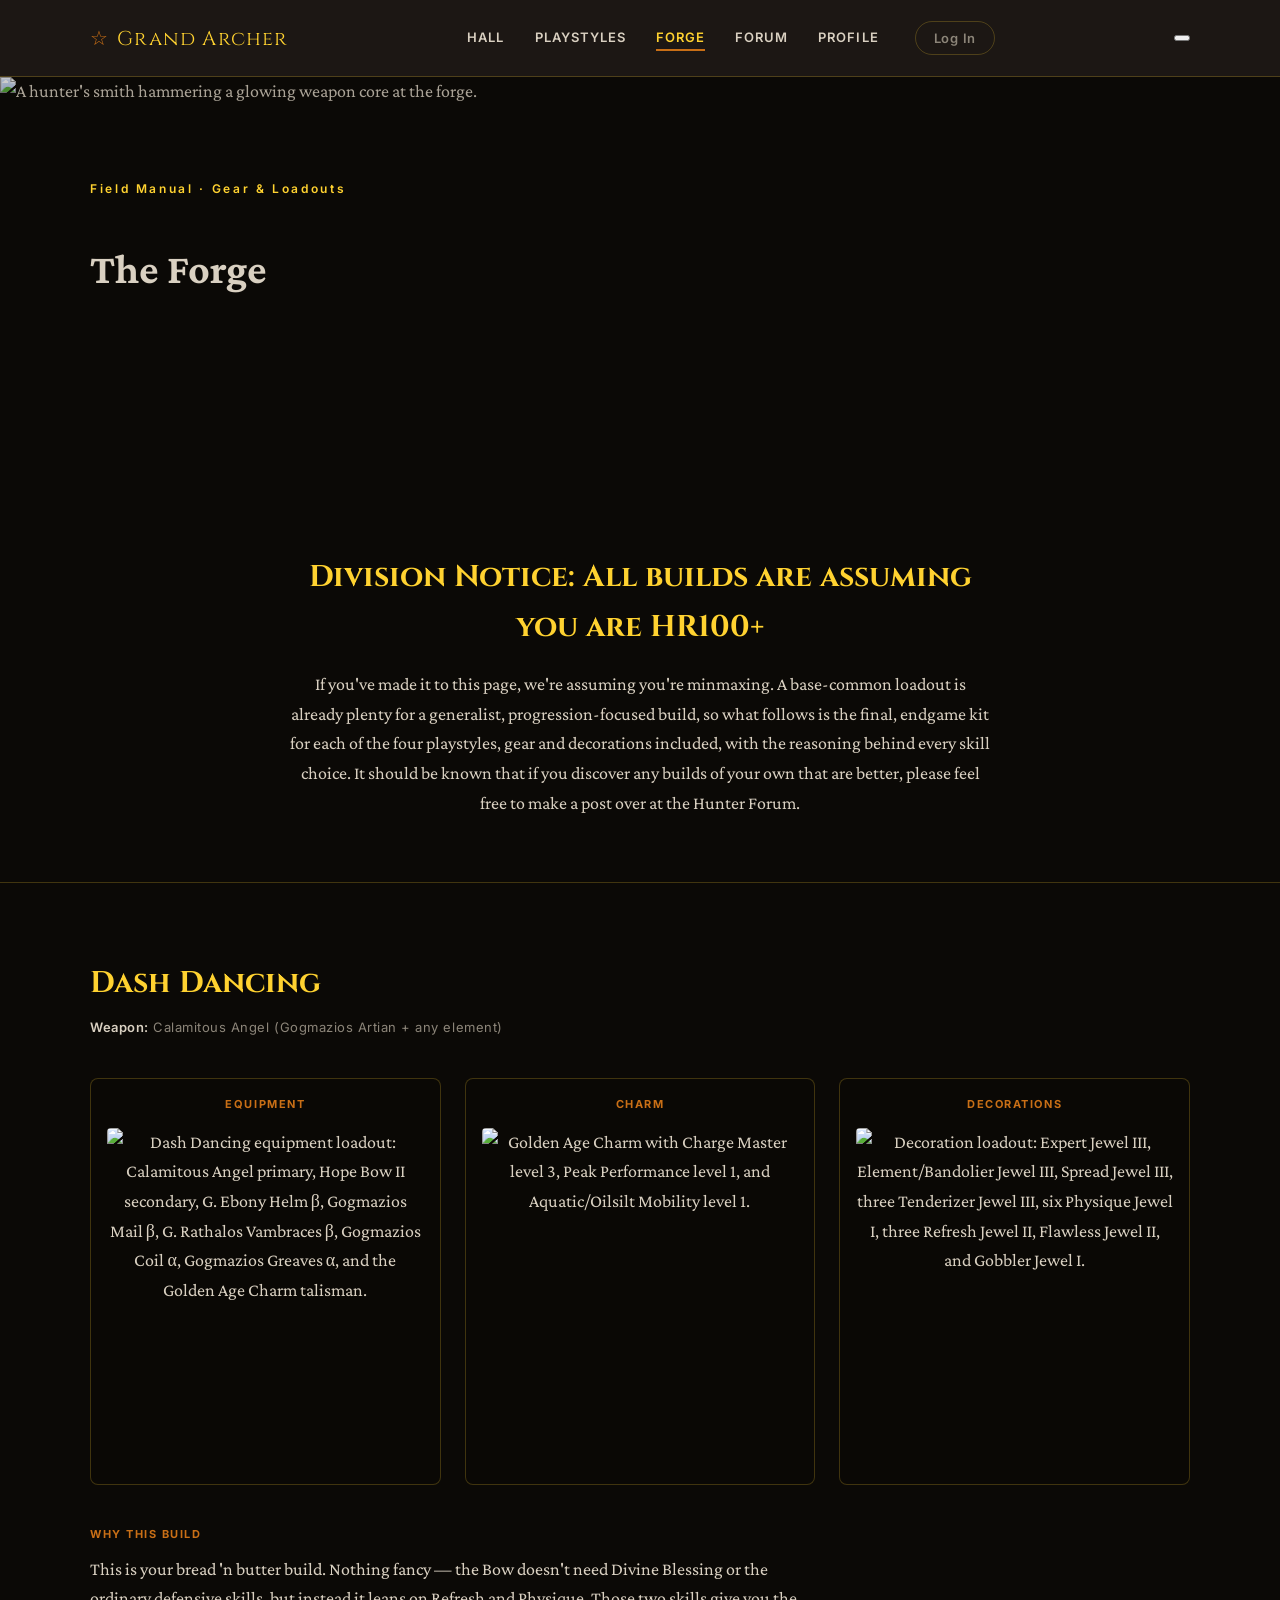
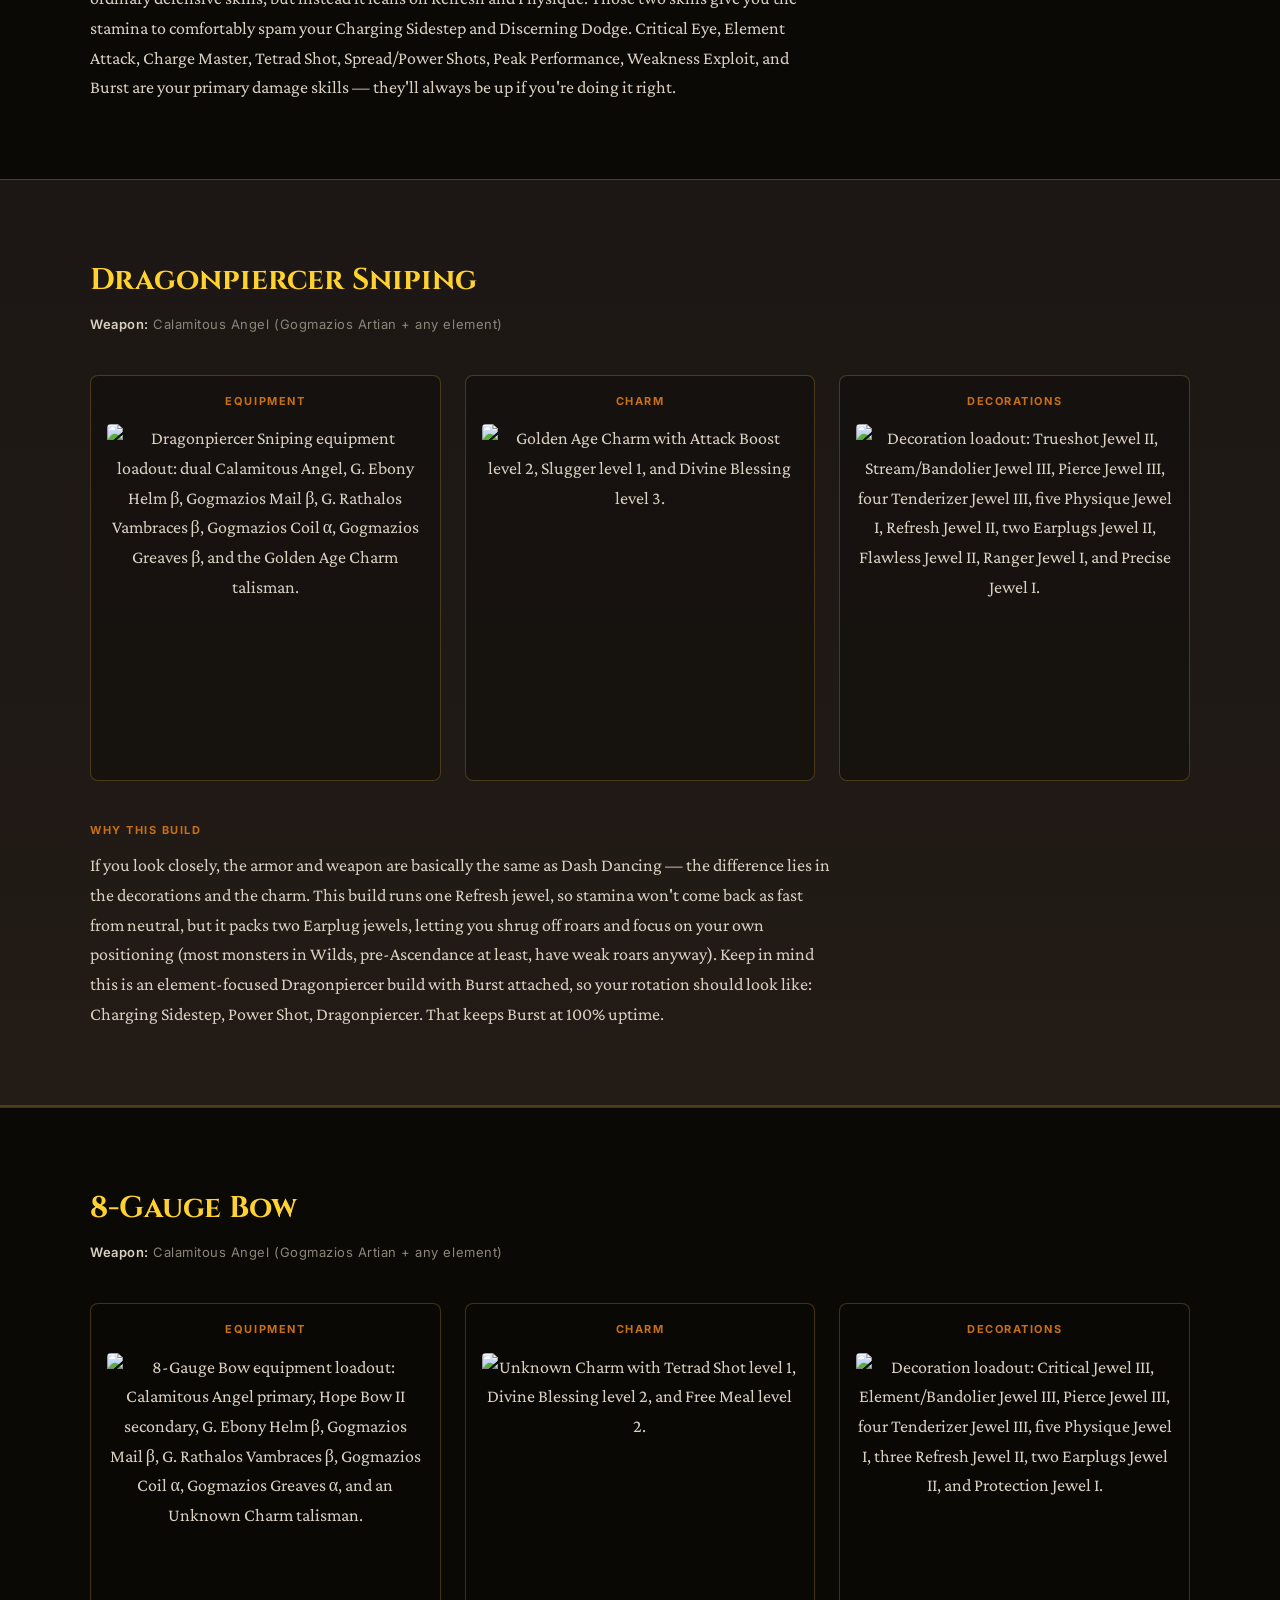
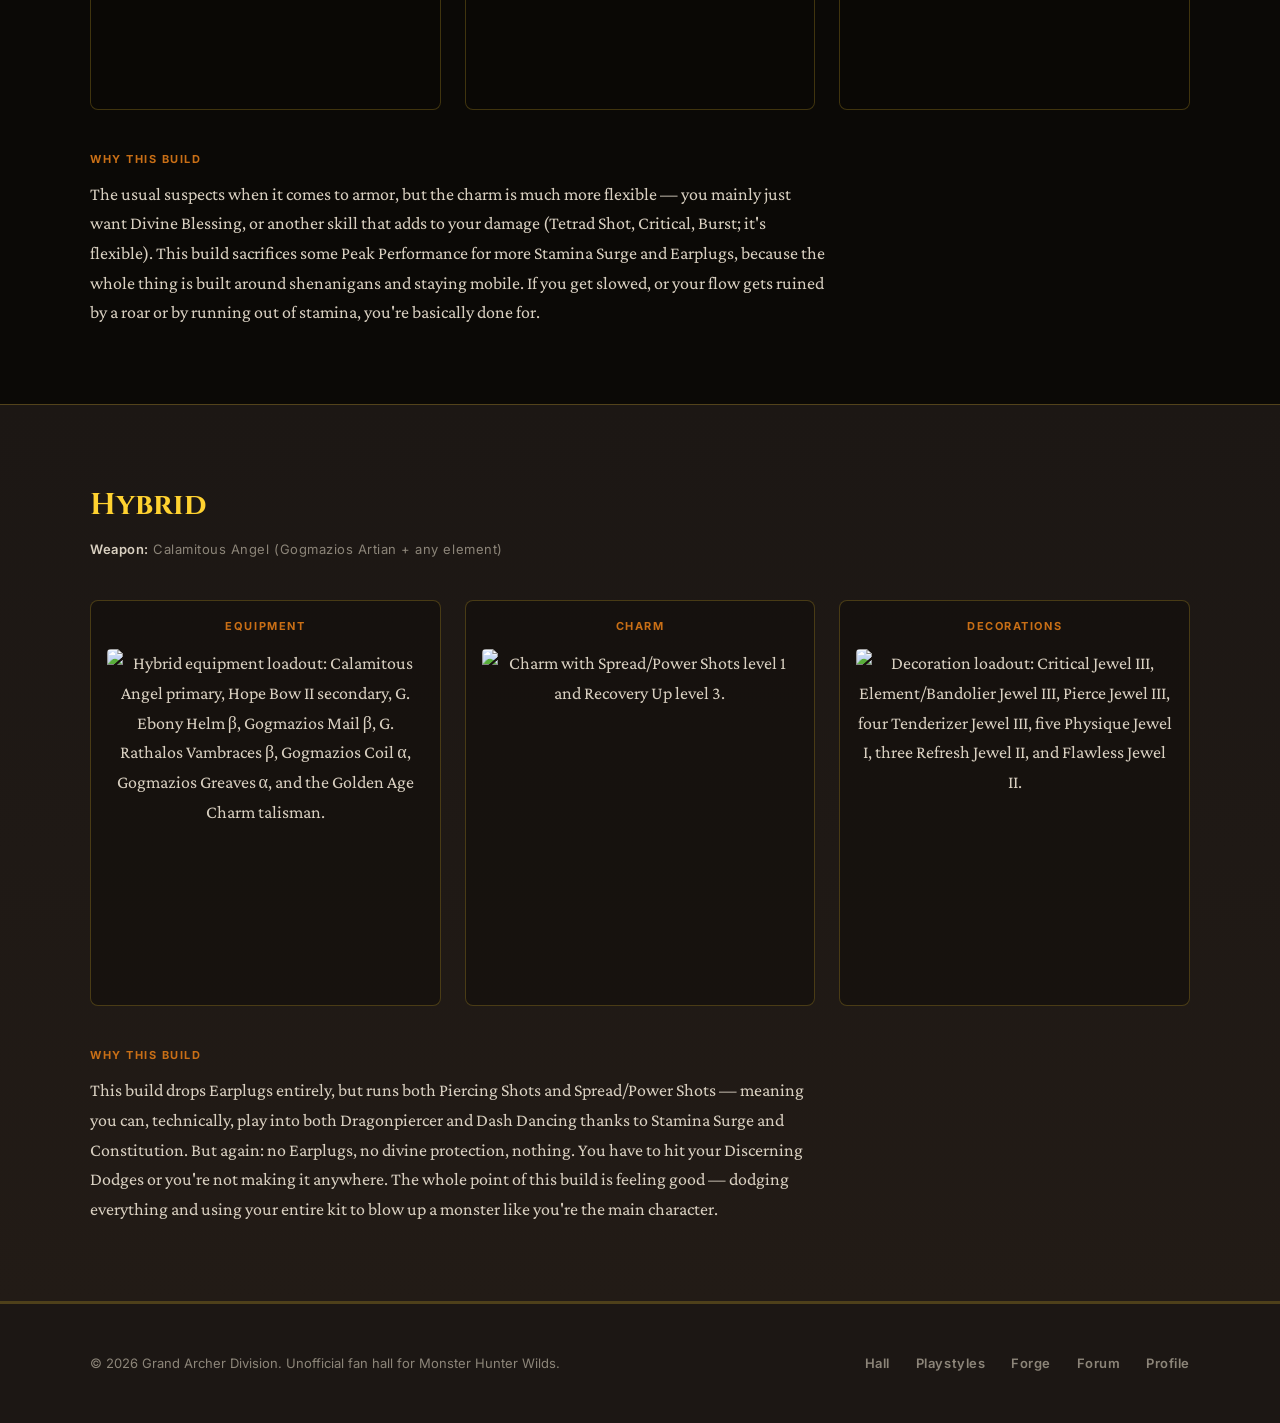
==== commit 6e8f6398: "Add files via upload" ====
--- a/GrandArcher-Forge.html
+++ b/GrandArcher-Forge.html
@@ -2,6 +2,7 @@
 <html lang="en">
 <head>
 <meta charset="UTF-8">
+<meta name="viewport" content="width=device-width, initial-scale=1">
 <title>The Forge — Grand ☆ Archer Division</title>
 <meta name="description" content="Endgame, min-maxed Bow loadouts for Dash Dancing, Dragonpiercer Sniping, 8-Gauge Bow, and Hybrid — gear, charm, decorations, and the reasoning behind each build.">
 <link rel="icon" type="image/svg+xml" href="imgs/favicon.svg">
@@ -27,6 +28,9 @@
       </ul>
       <a href="#" class="nav-login">Log In</a>
     </nav>
+    <button class="nav-toggle" id="nav-toggle" type="button" aria-label="Toggle menu" aria-expanded="false">
+      <span></span><span></span><span></span>
+    </button>
   </div>
 </header>
 
@@ -189,6 +193,7 @@
 </footer>
 
 <script src="js/auth.js"></script>
-  
+<script src="js/nav.js"></script>
+
 </body>
-</html>
+</html>
--- a/css/style.css
+++ b/css/style.css
@@ -1,8 +1,4 @@
-/* ===================================================================
-   Grand Archer Division — style.css
-   Landing page, desktop viewport only.
-   Palette + type per project style guide (Cinzel / Inter / Crimson Pro).
-=================================================================== */
+/* Grand Archer Division — style.css Landing page, desktop viewport only. Palette + type per project style guide (Cinzel / Inter / Crimson Pro). */
 
 :root {
   --void: #0B0906;
@@ -66,11 +62,7 @@
   clip: rect(0 0 0 0);
 }
 
-/* ---------------------------------------------------------------
-   Header / persistent navigation
-   Uses the same charcoal as the footer per reviewer feedback,
-   instead of a header/footer color mismatch.
---------------------------------------------------------------- */
+/* Header / persistent navigation Uses the same charcoal as the footer per reviewer feedback, instead of a header/footer color mismatch. */
 .site-header {
   position: sticky;
   top: 0;
@@ -151,9 +143,7 @@
   border-color: var(--gold);
 }
 
-/* ---------------------------------------------------------------
-   Buttons
---------------------------------------------------------------- */
+/* Buttons */
 .btn {
   display: inline-block;
   font-family: var(--font-ui);
@@ -191,9 +181,7 @@
   color: var(--gold);
 }
 
-/* ---------------------------------------------------------------
-   Hero
---------------------------------------------------------------- */
+/* Hero */
 .hero {
   position: relative;
   height: 640px;
@@ -214,8 +202,7 @@
   object-fit: cover;
 }
 
-/* Gradient runs flush from the image's own bottom edge into the page
-   background, so the fade never looks clipped or offset. */
+/* Gradient runs flush from the image's own bottom edge into the page background, so the fade never looks clipped or offset. */
 .hero-media::after {
   content: "";
   position: absolute;
@@ -266,11 +253,7 @@
 
 .hero-actions { display: flex; gap: 16px; }
 
-/* ---------------------------------------------------------------
-   Section rhythm
-   Alternating charcoal / void backgrounds give each section its own
-   depth instead of one flat black field, per reviewer feedback.
---------------------------------------------------------------- */
+/* Section rhythm Alternating charcoal / void backgrounds give each section its own depth instead of one flat black field, per reviewer feedback. */
 section { padding: 96px 0; }
 
 .section-charcoal {
@@ -288,9 +271,7 @@
   margin: 0 0 10px;
 }
 
-/* ---------------------------------------------------------------
-   Recruitment / about section
---------------------------------------------------------------- */
+/* Recruitment / about section */
 .about-grid {
   display: grid;
   grid-template-columns: 1.5fr 1fr;
@@ -348,9 +329,7 @@
   line-height: 1.6;
 }
 
-/* ---------------------------------------------------------------
-   Trailer section
---------------------------------------------------------------- */
+/* Trailer section */
 .trailer {
   text-align: center;
 }
@@ -396,9 +375,7 @@
   color: var(--muted);
 }
 
-/* ---------------------------------------------------------------
-   Newsletter / "Stay in the Know"
---------------------------------------------------------------- */
+/* Newsletter / "Stay in the Know" */
 .newsletter { text-align: center; }
 
 .newsletter h2 {
@@ -441,9 +418,7 @@
 
 .newsletter-form .btn { border: none; }
 
-/* ---------------------------------------------------------------
-   Sub-page hero (shorter than the landing hero, no CTA row)
---------------------------------------------------------------- */
+/* Sub-page hero (shorter than the landing hero, no CTA row) */
 .page-hero {
   position: relative;
   height: 380px;
@@ -472,9 +447,7 @@
 .page-hero h1 { font-size: 42px; max-width: none; margin-bottom: 10px; }
 .page-hero p { margin-bottom: 0; }
 
-/* ---------------------------------------------------------------
-   Page intro (short lede under a sub-page hero)
---------------------------------------------------------------- */
+/* Page intro (short lede under a sub-page hero) */
 .page-intro { padding-bottom: 64px; }
 .page-intro .wrap { max-width: 780px; text-align: center; }
 .page-intro h2 {
@@ -485,9 +458,7 @@
 }
 .page-intro p { color: var(--parchment); font-size: 18px; margin: 0; }
 
-/* ---------------------------------------------------------------
-   Playstyle entries
---------------------------------------------------------------- */
+/* Playstyle entries */
 .playstyle {
   padding: 72px 0;
   border-top: 1px solid var(--hairline);
@@ -584,9 +555,7 @@
   padding: 6px 14px;
 }
 
-/* ---------------------------------------------------------------
-   Forge / Builds page
---------------------------------------------------------------- */
+/* Forge / Builds page */
 .build-block {
   padding: 76px 0;
   border-top: 1px solid var(--hairline);
@@ -669,9 +638,7 @@
   color: var(--parchment);
   margin: 0;
 }
-/* ---------------------------------------------------------------
-   Comparison table
---------------------------------------------------------------- */
+/* Comparison table */
 .comparison { text-align: center; }
 
 .comparison h2 {
@@ -716,9 +683,7 @@
 }
 
 .comparison tbody tr:last-child td { border-bottom: none; }
-/* ---------------------------------------------------------------
-   Forum page
---------------------------------------------------------------- */
+/* Forum page */
 .forum-section { padding: 56px 0; }
 
 .forum-toolbar {
@@ -1060,10 +1025,7 @@
 
 .thread-card.highlight-flash { animation: highlightFlash 2.2s ease; }
 
-/* ---------------------------------------------------------------
-   Footer
-   Matches the header's charcoal panel per reviewer feedback.
---------------------------------------------------------------- */
+/* Footer Matches the header's charcoal panel per reviewer feedback. */
 .site-footer {
   background: var(--charcoal);
   border-top: 1px solid var(--hairline);
@@ -1094,12 +1056,7 @@
 }
 
 .footer-links a:hover { color: var(--gold); }
-/* ---------------------------------------------------------------
-   Nav login / account dropdown
-   auth.js swaps the plain <a class="nav-login"> for a <button> of
-   the same class (styles above already cover both), wrapped in this
-   positioned container so the panel can hang directly beneath it.
---------------------------------------------------------------- */
+/* Nav login / account dropdown auth.js swaps the plain <a class="nav-login"> for a <button> of the same class (styles above already cover both), wrapped in this positioned container so the panel can hang directly beneath it. */
 .nav-auth { position: relative; }
 
 .nav-login--user { padding: 6px 16px 6px 6px; }
@@ -1224,9 +1181,7 @@
 
 .auth-menu-link:hover { color: var(--gold); }
 
-/* ---------------------------------------------------------------
-   Profile page
---------------------------------------------------------------- */
+/* Profile page */
 .profile-hero {
   background: linear-gradient(160deg, var(--charcoal) 0%, var(--charcoal-soft) 55%, var(--void) 100%);
   border-bottom: 2px solid var(--hairline);
@@ -1242,72 +1197,143 @@
 
 .profile-section { padding: 64px 0; }
 
-.profile-card {
+.profile-layout {
+  display: grid;
+  grid-template-columns: 260px 1fr;
+  gap: 40px;
+  align-items: start;
+}
+
+/* Sidebar */
+.profile-sidebar {
   background: var(--charcoal);
   border: 1px solid var(--hairline);
   border-radius: 10px;
-  padding: 36px;
-  margin-bottom: 48px;
-}
-
-.profile-identity {
-  display: flex;
-  align-items: flex-start;
-  gap: 22px;
-  padding-bottom: 30px;
-  border-bottom: 1px solid var(--hairline);
-  margin-bottom: 30px;
-}
-
-.profile-avatar {
+  padding: 32px 24px;
+  text-align: center;
+}
+
+.profile-avatar-circle {
+  width: 110px;
+  height: 110px;
+  margin: 0 auto 18px;
+  border-radius: 50%;
+  border: 3px solid var(--ember);
+  background: var(--charcoal-soft);
   display: flex;
   align-items: center;
   justify-content: center;
-  width: 68px;
-  height: 68px;
-  border-radius: 50%;
-  background: var(--ember);
-  color: var(--void);
-  font-family: var(--font-display);
-  font-size: 28px;
-  font-weight: 700;
-  flex-shrink: 0;
-}
-
-.profile-identity-text { flex: 1; }
-
-.profile-identity-text h2 {
-  font-family: var(--font-display);
-  font-size: 28px;
-  color: var(--gold);
+  overflow: hidden;
+}
+
+.profile-avatar-circle img {
+  width: 100%;
+  height: 100%;
+  object-fit: cover;
+}
+
+.avatar-default-icon {
+  width: 48px;
+  height: 48px;
+  color: var(--ember);
+}
+
+.avatar-error {
+  color: var(--ember-bright);
+  font-size: 11px;
   margin: 0 0 10px;
 }
-
-.profile-badges { display: flex; align-items: center; gap: 10px; margin-bottom: 8px; }
-
-.rank-badge {
+.avatar-error[hidden] { display: none; }
+
+.profile-name {
+  font-family: var(--font-display);
+  font-size: 22px;
+  color: var(--gold);
+  margin: 0 0 4px;
+}
+
+.profile-hr-line {
+  font-family: var(--font-ui);
+  font-size: 12px;
+  letter-spacing: 0.04em;
+  color: var(--ember-bright);
+  margin: 0 0 22px;
+}
+
+.profile-favored-block {
+  padding-top: 18px;
+  border-top: 1px solid var(--hairline);
+  margin-bottom: 22px;
+}
+
+.favored-label {
   font-family: var(--font-ui);
   font-size: 11px;
   font-weight: 600;
-  letter-spacing: 0.06em;
-  text-transform: uppercase;
-  color: var(--ember-bright);
-}
-
-.profile-joined {
-  font-family: var(--font-ui);
-  font-size: 12px;
-  color: var(--muted);
+  letter-spacing: 0.08em;
+  text-transform: uppercase;
+  color: var(--muted);
+  margin: 0 0 8px;
+}
+
+.favored-value {
+  font-family: var(--font-display);
+  font-size: 16px;
+  color: var(--gold);
   margin: 0;
 }
 
-.profile-identity .profile-logout { flex-shrink: 0; }
+.favored-select {
+  width: 100%;
+  background: var(--void);
+  border: 1px solid var(--hairline);
+  border-radius: 999px;
+  padding: 9px 14px;
+  color: var(--parchment);
+  font-family: var(--font-ui);
+  font-size: 13px;
+}
+
+.profile-sidebar-actions {
+  display: flex;
+  flex-direction: column;
+  gap: 10px;
+}
+
+.profile-sidebar-actions .btn,
+.profile-sidebar-actions .btn-small { width: 100%; }
+
+/* Main content */
+.profile-main .section-tag { margin-top: 40px; }
+.profile-main .section-tag:first-child { margin-top: 0; }
+
+.about-box {
+  background: var(--charcoal);
+  border: 1px solid var(--hairline);
+  border-radius: 8px;
+  padding: 20px 24px;
+  color: var(--parchment);
+  font-size: 16px;
+  line-height: 1.6;
+}
+
+.about-textarea {
+  width: 100%;
+  min-height: 110px;
+  background: var(--void);
+  border: 1px solid var(--hairline);
+  border-radius: 8px;
+  padding: 16px 20px;
+  color: var(--parchment);
+  font-family: var(--font-body);
+  font-size: 16px;
+  resize: vertical;
+}
 
 .profile-stats {
   display: grid;
   grid-template-columns: repeat(4, 1fr);
-  gap: 24px;
-  margin-bottom: 24px;
+  gap: 20px;
 }
 
 .stat {
@@ -1335,56 +1361,37 @@
   color: var(--muted);
 }
 
-.profile-favored {
+.posts-list {
+  list-style: none;
   margin: 0;
-  font-family: var(--font-body);
-  font-size: 17px;
-  color: var(--parchment);
-}
-
-.profile-favored .section-tag { display: block; margin-bottom: 6px; }
-
-.profile-activity h2.forum-heading { margin-top: 0; }
-
-.activity-list { list-style: none; margin: 0; padding: 0; display: flex; flex-direction: column; gap: 14px; }
-
-.activity-item {
+  padding: 0;
   background: var(--charcoal);
   border: 1px solid var(--hairline);
   border-radius: 8px;
-  padding: 18px 22px;
-}
-
-.activity-kind {
-  display: block;
-  font-family: var(--font-ui);
-  font-size: 11px;
-  font-weight: 700;
-  letter-spacing: 0.08em;
-  text-transform: uppercase;
-  color: var(--ember-bright);
-  margin-bottom: 6px;
-}
-
-.activity-title {
-  display: block;
-  font-family: var(--font-display);
-  font-size: 17px;
-  color: var(--gold);
-  margin-bottom: 6px;
-}
-
-.activity-title:hover { text-decoration: underline; }
-
-.activity-snippet {
-  font-size: 14px;
-  color: var(--parchment);
-  margin: 0 0 8px;
-}
-
-.activity-time {
-  font-family: var(--font-ui);
-  font-size: 11px;
+}
+
+.post-row {
+  display: flex;
+  align-items: center;
+  justify-content: space-between;
+  gap: 16px;
+  padding: 16px 22px;
+  border-bottom: 1px solid var(--hairline);
+}
+
+.post-row:last-child { border-bottom: none; }
+
+.post-row-title {
+  color: var(--parchment);
+  font-size: 15px;
+}
+
+.post-row-title:hover { color: var(--gold); }
+
+.post-row-likes {
+  flex-shrink: 0;
+  font-family: var(--font-ui);
+  font-size: 13px;
   color: var(--muted);
 }
 
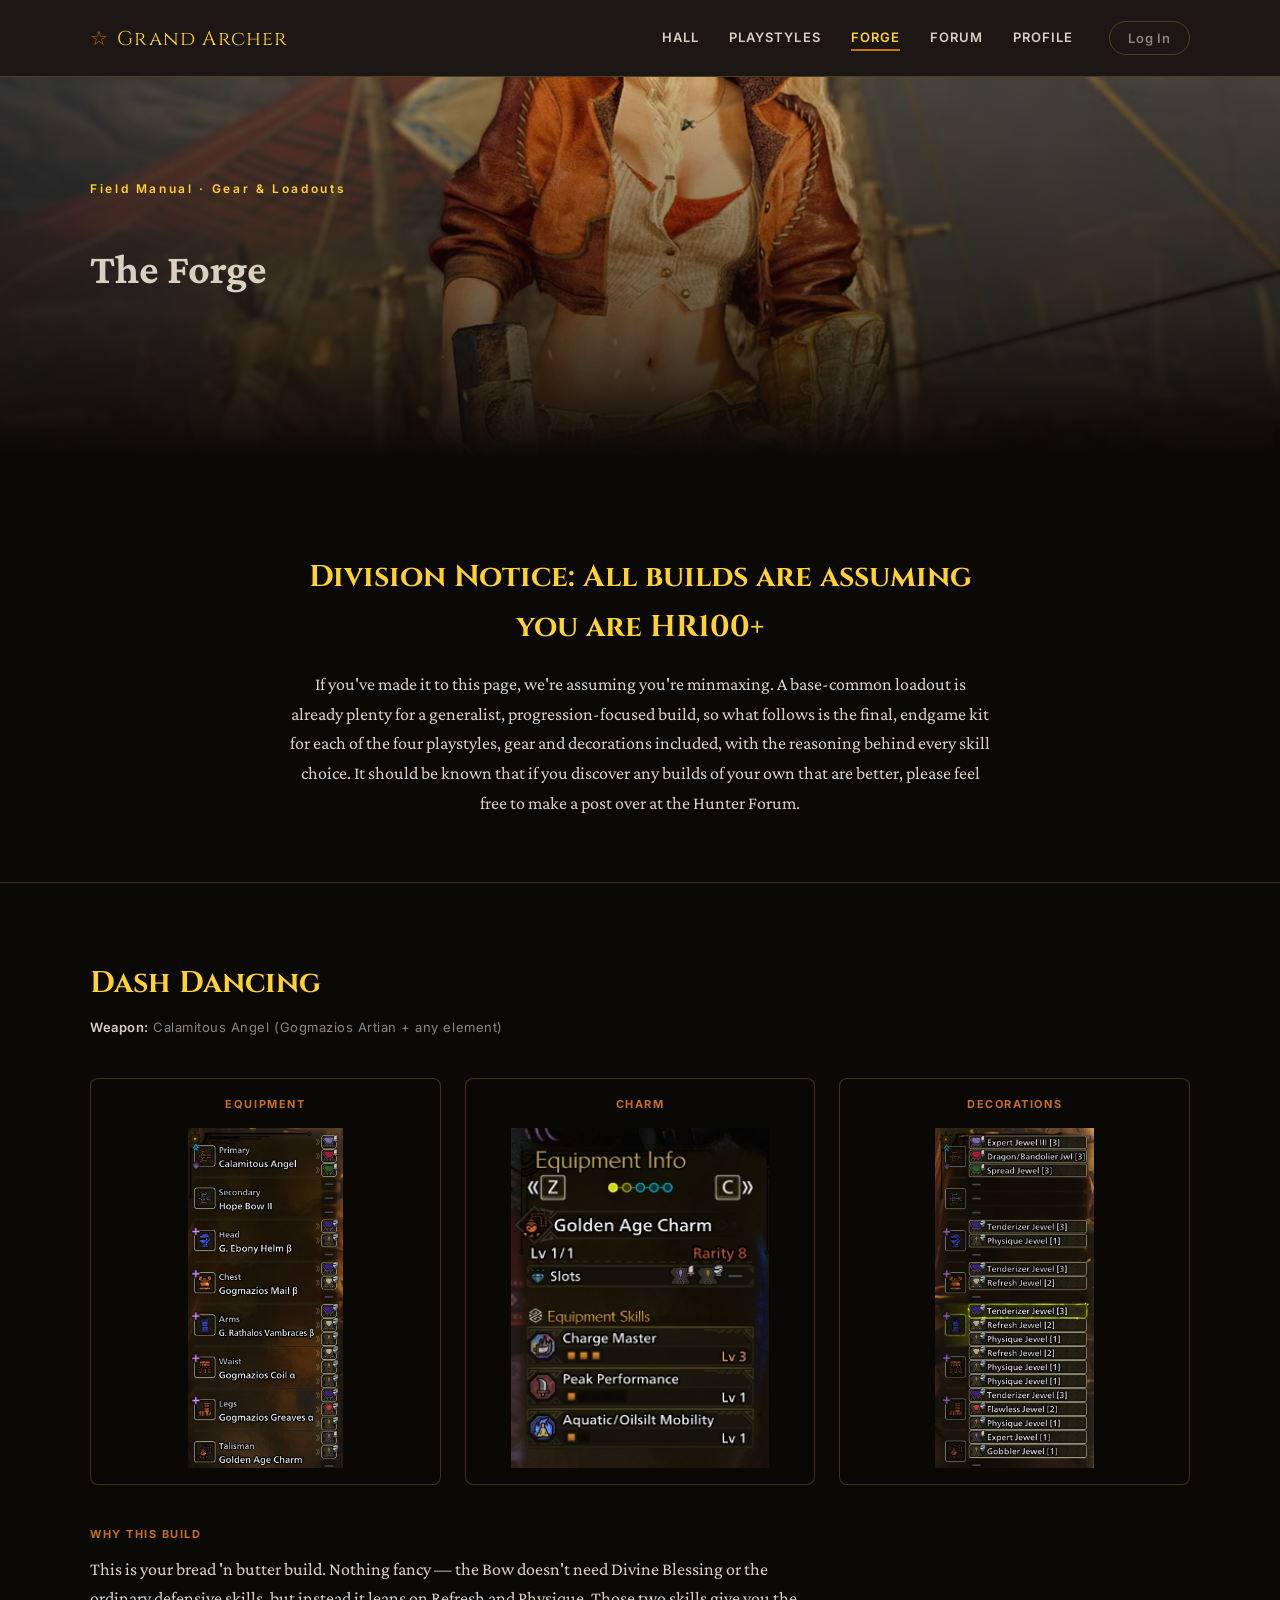
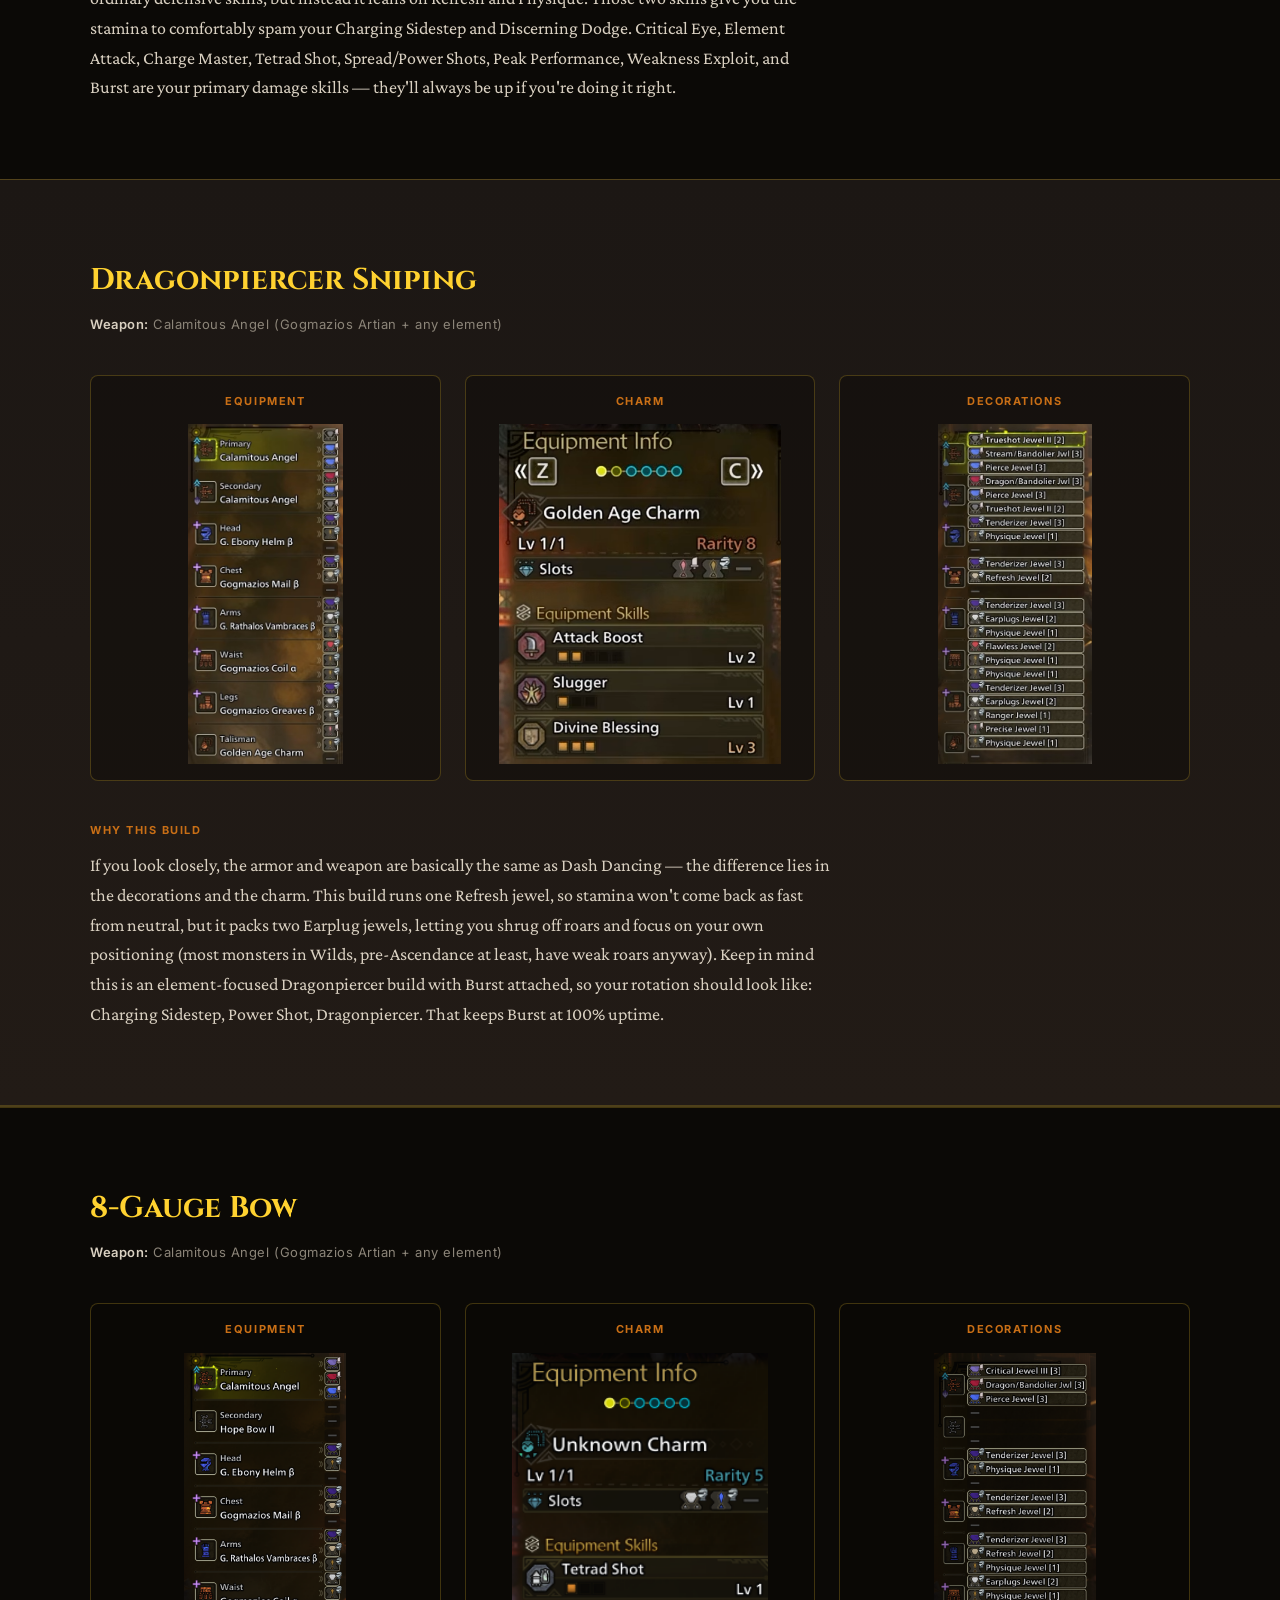
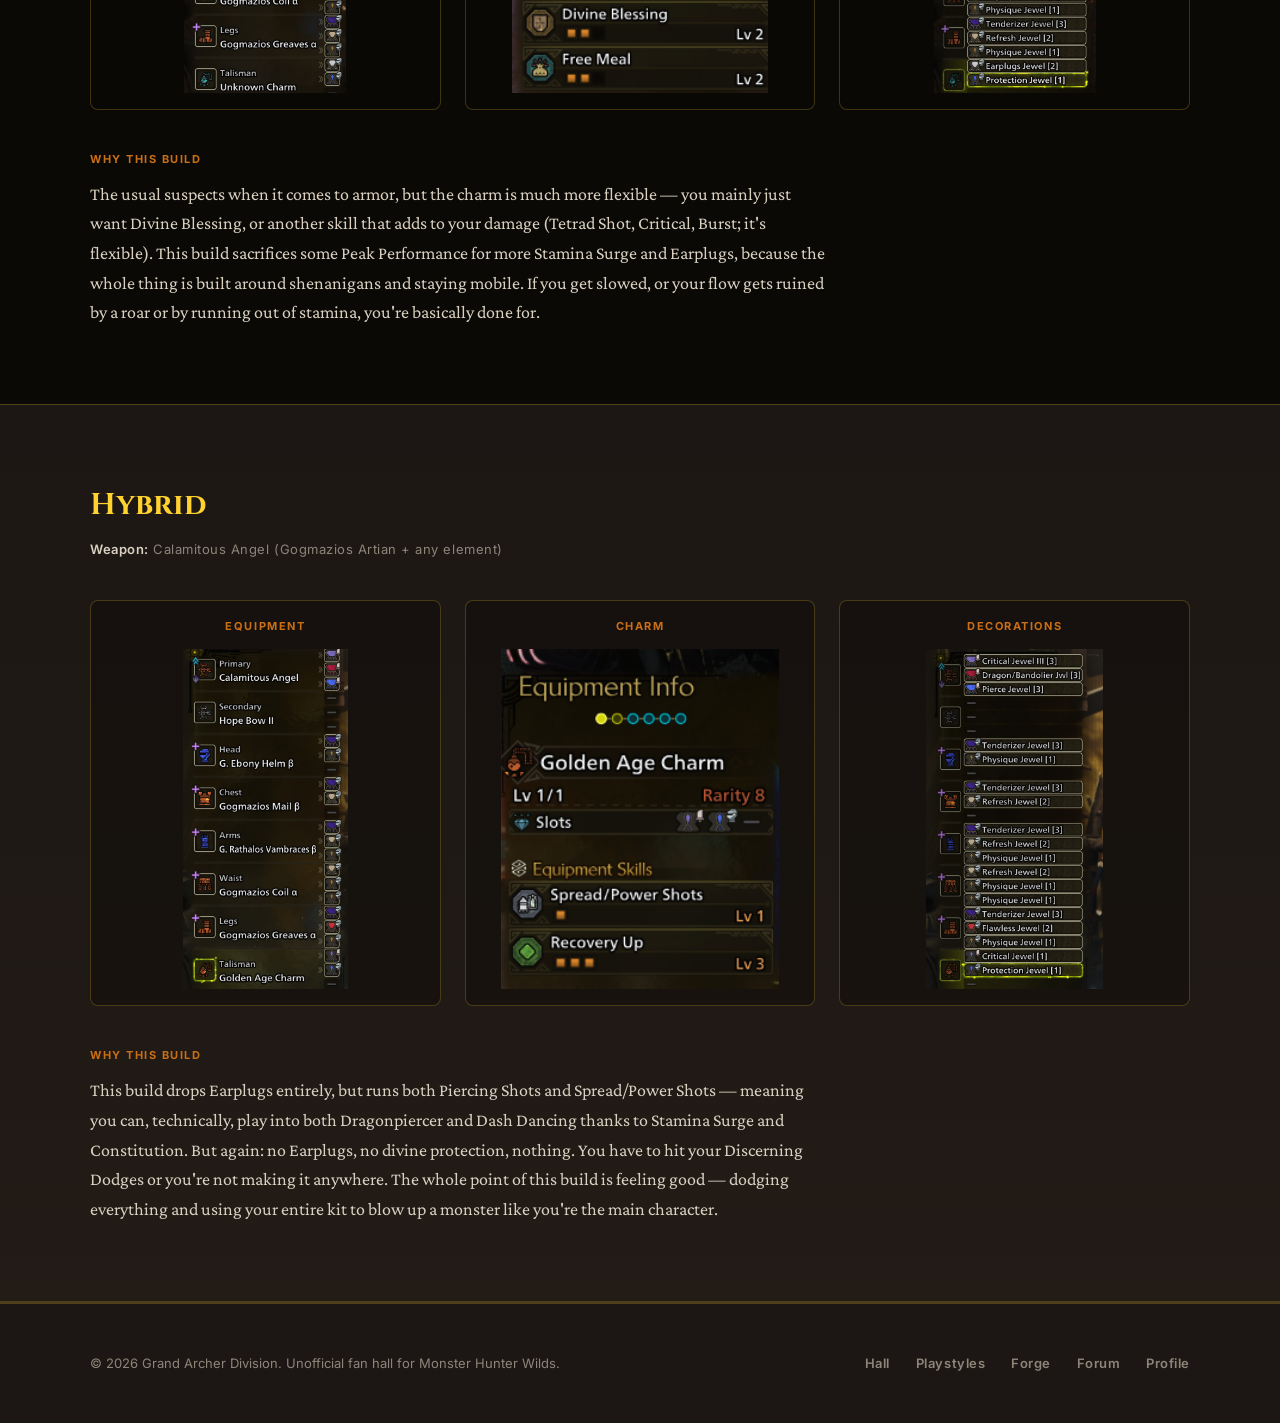
==== commit 92a9eafc: "lock in" ====
--- a/GrandArcher-Forge.html
+++ b/GrandArcher-Forge.html
@@ -17,10 +17,10 @@
 
 <header class="site-header">
   <div class="wrap">
-    <a href="GrandArcher-Index.html" class="wordmark"><span class="mark">☆</span> Grand Archer</a>
+    <a href="index.html" class="wordmark"><span class="mark">☆</span> Grand Archer</a>
     <nav class="main-nav" aria-label="Primary">
       <ul>
-        <li><a href="GrandArcher-Index.html">Hall</a></li>
+        <li><a href="index.html">Hall</a></li>
         <li><a href="GrandArcher-Playstyles.html">Playstyles</a></li>
         <li><a href="GrandArcher-Forge.html" class="active">Forge</a></li>
         <li><a href="GrandArcher-Forum.html">Forum</a></li>
@@ -183,7 +183,7 @@
   <div class="wrap">
     <p>&copy; 2026 Grand Archer Division. Unofficial fan hall for Monster Hunter Wilds.</p>
     <ul class="footer-links">
-      <li><a href="GrandArcher-Index.html">Hall</a></li>
+      <li><a href="index.html">Hall</a></li>
       <li><a href="GrandArcher-Playstyles.html">Playstyles</a></li>
       <li><a href="GrandArcher-Forge.html">Forge</a></li>
       <li><a href="GrandArcher-Forum.html">Forum</a></li>
--- a/css/style.css
+++ b/css/style.css
@@ -29,7 +29,6 @@
   font-family: var(--font-body);
   font-size: 18px;
   line-height: 1.65;
-  min-width: 1180px; /* desktop only build */
 }
 
 img { max-width: 100%; display: block; }
@@ -142,6 +141,33 @@
   color: var(--gold);
   border-color: var(--gold);
 }
+
+/* Hamburger toggle, hidden until the mobile breakpoint turns it on */
+.nav-toggle {
+  display: none;
+  flex-direction: column;
+  justify-content: center;
+  gap: 5px;
+  width: 34px;
+  height: 34px;
+  background: transparent;
+  border: none;
+  padding: 0;
+  cursor: pointer;
+}
+
+.nav-toggle span {
+  display: block;
+  width: 100%;
+  height: 2px;
+  background: var(--parchment);
+  border-radius: 2px;
+  transition: transform 0.15s ease, opacity 0.15s ease;
+}
+
+.nav-toggle.open span:nth-child(1) { transform: translateY(7px) rotate(45deg); }
+.nav-toggle.open span:nth-child(2) { opacity: 0; }
+.nav-toggle.open span:nth-child(3) { transform: translateY(-7px) rotate(-45deg); }
 
 /* Buttons */
 .btn {
@@ -1423,3 +1449,175 @@
 .profile-guest .auth-form { text-align: left; }
 
 .profile-auth-form .btn { width: 100%; }
+/* Tablet viewport, roughly 768–1024px. Mobile-specific rules (hamburger nav, single-column everything) come later and will override these where needed. */
+@media (max-width: 1024px) {
+
+  .wrap { padding: 0 28px; }
+
+  section { padding: 64px 0; }
+
+  /* tighter header so five nav links + the login pill still fit on one line */
+  .main-nav { gap: 22px; }
+  .main-nav ul { gap: 18px; }
+
+  /* landing hero */
+  .hero { height: 480px; }
+  .hero h1 { font-size: 38px; }
+  .hero p { font-size: 17px; }
+  .hero-actions { flex-wrap: wrap; }
+
+  /* shared sub-page hero (Playstyles, Forge, Forum, Profile) */
+  .page-hero { height: 300px; }
+  .page-hero h1 { font-size: 34px; }
+  .page-intro { padding-bottom: 48px; }
+
+  /* recruitment section drops to one column, notice card falls below the text */
+  .about-grid { grid-template-columns: 1fr; gap: 36px; }
+  .about-grid h2 { font-size: 28px; }
+
+  .trailer h2 { font-size: 26px; }
+  .newsletter h2 { font-size: 24px; }
+
+  /* playstyle image/text pairs stay side by side, just tighter */
+  .playstyle { padding: 56px 0; }
+  .playstyle.has-image .wrap,
+  .playstyle.has-image.img-left .wrap {
+    grid-template-columns: 1fr 1fr;
+    gap: 32px;
+  }
+  .playstyle h3 { font-size: 24px; }
+
+  /* forge build gallery drops from 3 columns to 2 */
+  .build-block { padding: 56px 0; }
+  .build-header h3 { font-size: 26px; }
+  .build-gallery { grid-template-columns: repeat(2, 1fr); }
+  .build-card img { height: 260px; }
+
+  .comparison h2 { font-size: 24px; }
+  .comparison th, .comparison td { padding: 12px 14px; }
+
+  /* forum identity bar already wraps; just tighten the gap */
+  .identity-bar { gap: 14px; }
+
+  /* profile sidebar stacks above the main column instead of sitting beside it */
+  .profile-hero h1 { font-size: 34px; }
+  .profile-layout { grid-template-columns: 1fr; }
+  .profile-stats { grid-template-columns: repeat(2, 1fr); }
+}
+
+/* Mobile viewport, roughly 640px and below. Layers on top of the tablet rules above — anything not overridden here (single-column grids, etc.) is already inherited. */
+@media (max-width: 640px) {
+
+  .wrap { padding: 0 20px; }
+
+  section { padding: 48px 0; }
+
+  /* header collapses to wordmark + hamburger; the nav itself becomes a dropdown panel */
+  .site-header { position: relative; }
+  .nav-toggle { display: flex; }
+
+  .main-nav {
+    display: none;
+    position: absolute;
+    top: 100%;
+    left: 0;
+    right: 0;
+    flex-direction: column;
+    align-items: stretch;
+    gap: 0;
+    background: var(--charcoal);
+    border-bottom: 1px solid var(--hairline);
+    padding: 8px 20px 20px;
+    box-shadow: 0 24px 40px rgba(0, 0, 0, 0.45);
+  }
+
+  .main-nav.open { display: flex; }
+
+  .main-nav ul {
+    flex-direction: column;
+    gap: 0;
+    width: 100%;
+  }
+
+  .main-nav ul li { border-bottom: 1px solid var(--hairline); }
+  .main-nav ul li:last-child { border-bottom: none; }
+
+  .main-nav a {
+    display: block;
+    padding: 14px 4px;
+  }
+
+  .main-nav a.active {
+    border-bottom: none;
+    border-left: 3px solid var(--ember-bright);
+    padding-left: 12px;
+    background: rgba(255, 210, 48, 0.06);
+  }
+
+  /* login widget stacks full-width inside the open mobile menu instead of floating top-right */
+  .nav-auth, .nav-login { width: 100%; margin-top: 14px; }
+  .nav-login { justify-content: center; }
+  .login-dropdown { position: static; width: 100%; margin-top: 10px; box-shadow: none; }
+
+  /* landing hero */
+  .hero { height: 380px; }
+  .hero h1 { font-size: 30px; }
+  .hero p { font-size: 16px; }
+  .hero-actions { flex-direction: row; flex-wrap: wrap; gap: 10px; }
+  .hero-actions .btn { padding: 12px 20px; font-size: 12px; width: auto; }
+
+  /* shared sub-page hero */
+  .page-hero { height: 240px; }
+  .page-hero h1 { font-size: 28px; }
+  .page-intro { padding-bottom: 36px; }
+  .page-intro h2 { font-size: 24px; }
+
+  .about-grid h2 { font-size: 24px; }
+  .trailer h2 { font-size: 22px; }
+  .newsletter h2 { font-size: 20px; }
+
+  .newsletter-form { flex-direction: column; }
+  .newsletter-form input[type="email"],
+  .newsletter-form .btn { width: 100%; }
+
+  /* playstyle image/text pairs stack; source order already alternates image-first vs text-first per section */
+  .playstyle { padding: 40px 0; }
+  .playstyle.has-image .wrap,
+  .playstyle.has-image.img-left .wrap {
+    grid-template-columns: 1fr;
+    gap: 20px;
+  }
+  .playstyle h3 { font-size: 22px; }
+
+  /* forge build gallery drops to a single column */
+  .build-block { padding: 40px 0; }
+  .build-header h3 { font-size: 22px; }
+  .build-gallery { grid-template-columns: 1fr; }
+  .build-card img { height: 220px; }
+
+  .comparison h2 { font-size: 22px; }
+  .comparison th, .comparison td { padding: 10px 8px; font-size: 13px; }
+
+  /* forum toolbar and identity bar stack full-width */
+  .forum-toolbar { flex-direction: column; }
+  .identity-bar { flex-direction: column; align-items: stretch; }
+  .identity-bar .identity-group { justify-content: space-between; }
+  .identity-bar form { margin-left: 0; width: 100%; flex-direction: column; }
+  .identity-bar select,
+  .identity-bar input[type="text"] { flex: 1; }
+  .demo-notice { flex-direction: column; align-items: stretch; }
+  .demo-notice .btn-small { width: 100%; }
+
+  /* thread cards: tighter padding, compact inline votes instead of bulky stacked pills */
+  .thread-card { padding: 18px 20px; }
+  .thread-top { flex-direction: row; align-items: flex-start; gap: 12px; }
+  .vote-group { flex-direction: row; gap: 6px; flex-shrink: 0; }
+  .vote-btn { padding: 4px 9px; font-size: 11px; min-width: auto; }
+  .thread-actions .btn-small { padding: 8px 14px; font-size: 11px; }
+
+  .profile-hero h1 { font-size: 28px; }
+
+  /* footer stacks and centers instead of a cramped space-between row */
+  .site-footer .wrap { flex-direction: column; gap: 16px; text-align: center; }
+  .footer-links { justify-content: center; flex-wrap: wrap; }
+}
